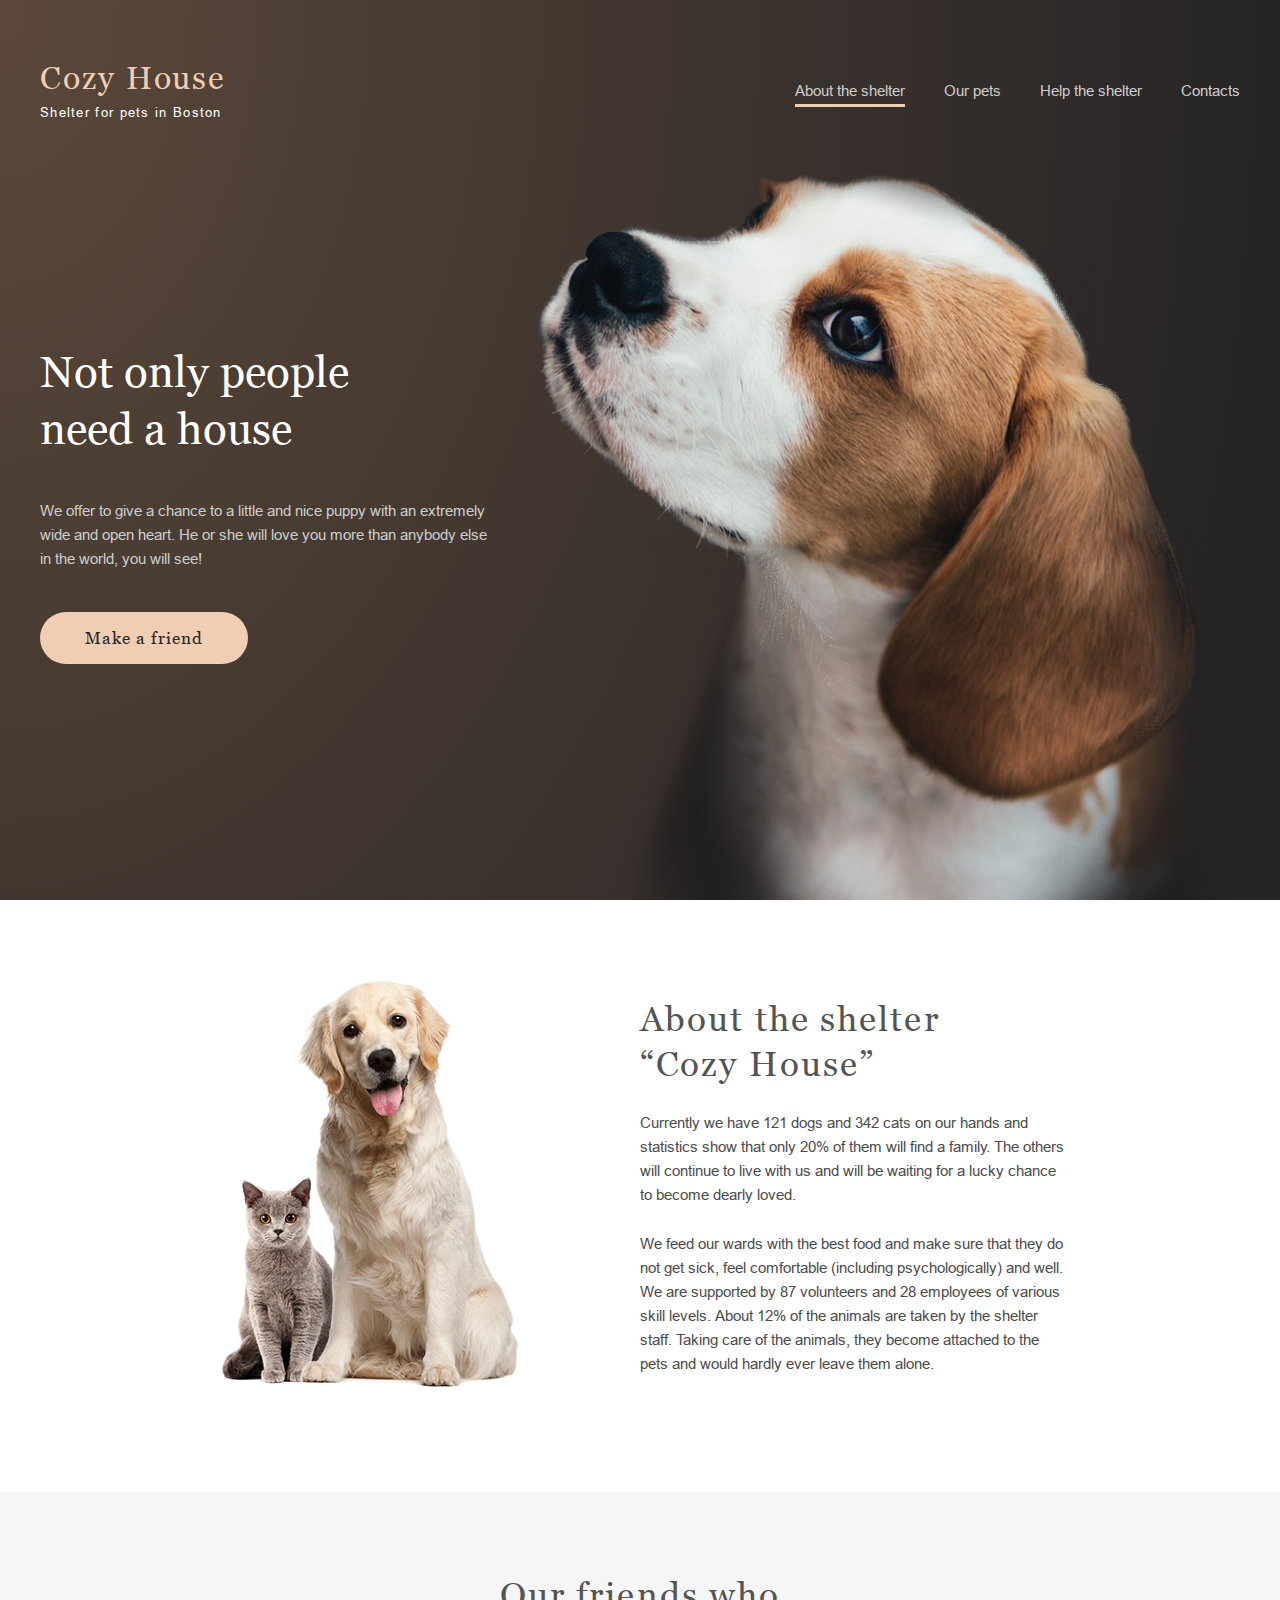
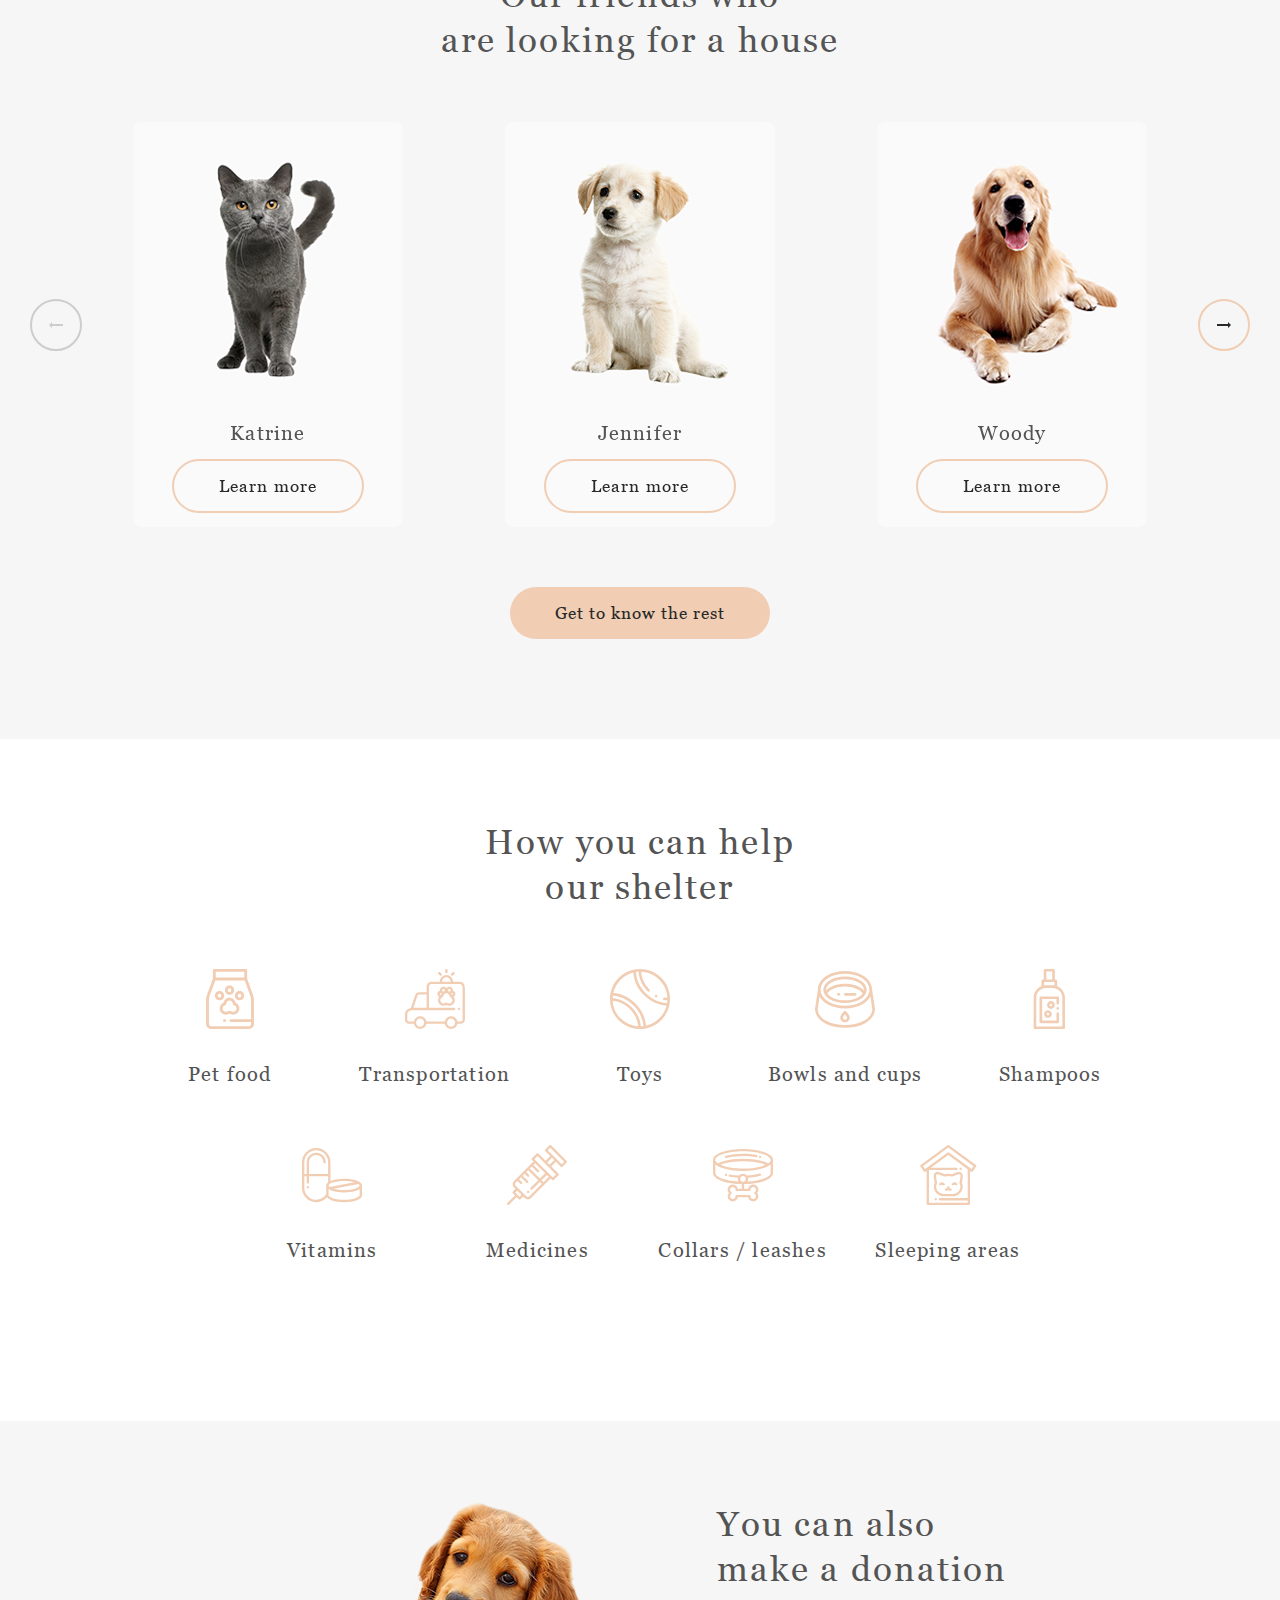
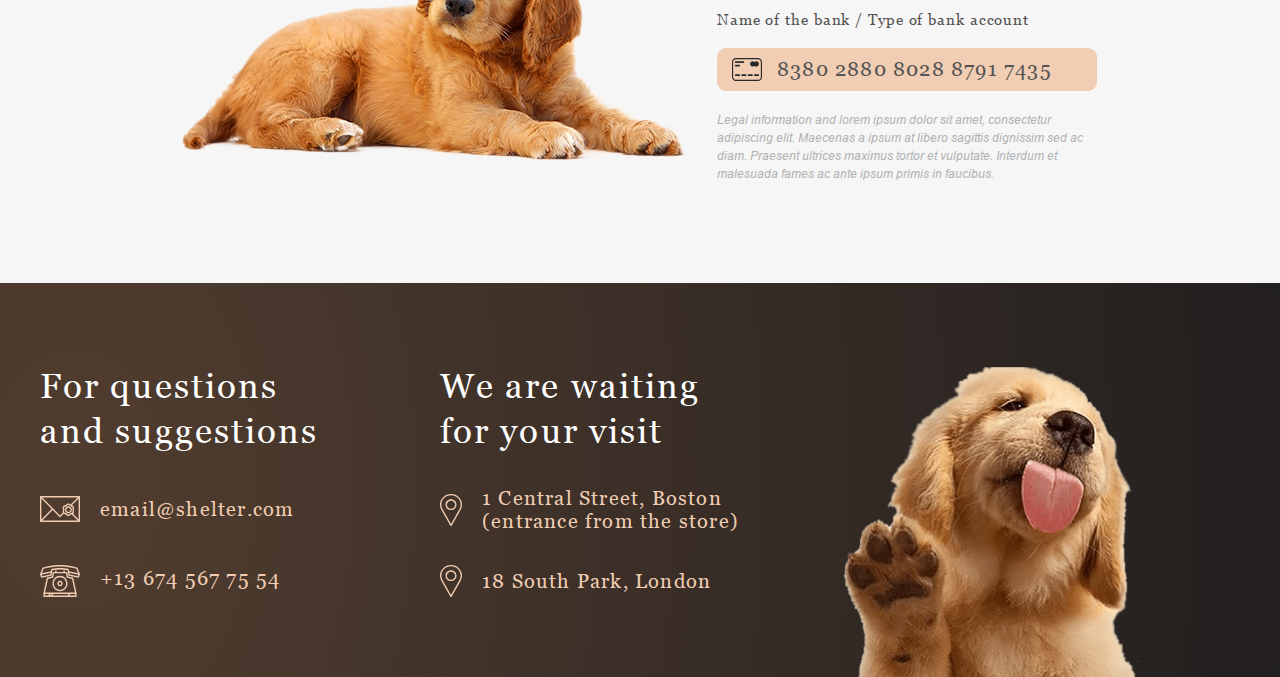
==== Shelter/index.html @ 5b7a7853 "Shelter" ====
<!doctype html>
<html lang="en">
<head>
    <meta charset="UTF-8">
    <meta name="viewport"
          content="width=device-width, user-scalable=no, initial-scale=1.0, maximum-scale=1.0, minimum-scale=1.0">
    <meta http-equiv="X-UA-Compatible" content="ie=edge">
    <title>Shelter</title>
    <link rel="stylesheet" href="./main.css">

    <!--    Slick Slider-->
    <link rel="stylesheet" type="text/css" href="assets/css/slick.css"/>
</head>
<body>


<!-- Pet popup -->
<div class="learn-more-popup" data-popup="learn-more-popup-disabled">
    <div class="pop-container">
        <div class="close-popup">
        </div>
        <div class="pop-wrapper">
            <div class="pop-pet-img">
            </div>
            <div class="pop-pet-description">
        
            </div>
        </div>
    </div>
</div>
<!-- End Pet popup -->

<header >
    <div class="container">
        <div class="wrapper">
            <nav>
                <div class="nav-logo">
                    <h3>Cozy House</h3>
                    <p>Shelter for pets in Boston</p>
                </div>
                <div class="nav-menu">
                    <a href="#sc-1" class="shelter-about active">About the shelter</a>
                    <a href="pets.html">Our pets</a>
                    <a href="#sc-3" class="shelter-help">Help the shelter</a>
                    <a href="#footer" class="shelter-contacts">Contacts</a>
                </div>
                <div class="burger-menu">
                    <img src="assets/images/burger-closed.svg" alt="burger-open" class="burger-open">
                </div>
            </nav>
            <div class="make-friend">
                <div class="make-friend-items">
                    <h1>Not only people need a house</h1>
                    <p>We offer to give a chance to a little and nice puppy with an extremely wide and open heart. He or she will love you more than anybody else in the world, you will see!</p>
                    <button class="btn-make-friend">Make a friend</button>
                </div>
            </div>
            <div class="start-screen-puppy-tablet" >
                <img src="assets/images/start-screen-puppy-tablet.png" alt="start-screen-puppy"  >
            </div>
        </div>
    </div>
    <!-- mobile navigation menu-->
    <div class="mob-container">
        <div class="mob-wrapper">
            <div class="mob-nav">
                <div class="mob-nav-logo">
                    <h3>Cozy House</h3>
                    <p>Shelter for pets in Boston</p>
                </div>
                <div class="mob-burger-menu">
                    <img src="assets/images/burger-opened.svg" alt="burger-close" class="burger-close">
                </div>
            </div>
            <div class="mob-nav-menu">
                <span><a href="#sc-1" class="shelter-about active">About the shelter</a></span>
                <span><a href="pets.html">Our pets</a></span>
                <span><a href="#sc-3" class="shelter-help">Help the shelter</a></span>
                <span><a href="#footer" class="shelter-contacts">Contacts</a></span>
            </div>
        </div>
    </div>
    <!-- End mobile navigation menu-->
</header>

<section id="sc-1" class="sc-1">
    <div class="container">
        <div class="about-shelter-1">
            <img src="assets/images/about-pets.svg" alt="img-about-pets">
        </div>
        <div class="about-shelter-2">
            <h3>About the shelter “Cozy House”</h3>
            <p>Currently we have 121 dogs and 342 cats on our hands and statistics show that only 20% of them will find a family. The others will continue to live with us and will be waiting for a lucky chance to become dearly loved.</p>
            <p>We feed our wards with the best food and make sure that they do not get sick, feel comfortable (including psychologically) and well. We are supported by 87 volunteers and 28 employees of various skill levels. About 12% of the animals are taken by the shelter staff. Taking care of the animals, they become attached to the pets and would hardly ever leave them alone.</p>
        </div>
    </div>
    <img src="assets/images/running.gif" width="300" alt="img-running-dog" class="running-dog">
</section>

<section class="sc-2">
    <div class="container">
        <h3>Our friends who <br> are looking for a house</h3>
        <div class="slider-wrapper">
            <span class="prev-our-friend no-prev-slide"></span>
            <span class="next-our-friend"></span>
            <div class="pets-slider">
                <div class="pet">
                    <div class="pet-description">
                        <img src="assets/images/pets-katrine.svg" alt="img-katrine">
                        <p>Katrine</p>
                        <a href="javascript:void(0)" class="learn-more" data-petID="1">Learn more</a>
                    </div>
                </div>
                <div class="pet">
                    <div class="pet-description">
                        <img src="assets/images/pets-jennifer.svg" alt="img-jennifer">
                        <p>Jennifer</p>
                        <a href="javascript:void(0)" class="learn-more" data-petID="2">Learn more</a>
                    </div>
                </div>
                <div class="pet">
                    <div class="pet-description">
                        <img src="assets/images/pets-woody.svg" alt="img-woody">
                        <p>Woody</p>
                        <a href="javascript:void(0)" class="learn-more" data-petID="3">Learn more</a>
                    </div>
                </div>
                <div class="pet">
                    <div class="pet-description">
                        <img src="assets/images/pets-sophia.svg" alt="img-sophia">
                        <p>Sophia</p>
                        <a href="javascript:void(0)" class="learn-more" data-petID="4">Learn more</a>
                    </div>
                </div>
                <div class="pet">
                    <div class="pet-description">
                        <img src="assets/images/pets-timmy.svg" alt="img-timmy">
                        <p>Timmy</p>
                        <a href="javascript:void(0)" class="learn-more" data-petID="5">Learn more</a>
                    </div>
                </div>
                <div class="pet">
                    <div class="pet-description">
                        <img src="assets/images/pets-charly.svg" alt="img-charly">
                        <p>Charly</p>
                        <a href="javascript:void(0)" class="learn-more" data-petID="6">Learn more</a>
                    </div>
                </div>

            </div>
        </div>
        <div class="slider-mob-arrows-wrapper">
            <div class="slider-mob-arrows">
                <span class="prev-our-friend no-prev-slide"></span>
                <span class="next-our-friend"></span>
            </div>
        </div>

        <button class="btn-rest">Get to know the rest</button>
    </div>
</section>

<section class="sc-3" id="sc-3">
    <div class="container">
        <h3>How you can help
            our shelter</h3>
        <div class="help-shelter">
            <div class="help">
                <img src="assets/images/icon-pet-food.svg" alt="icon-pet-food">
                <p>Pet food</p>
            </div>
            <div class="help">
                <img src="assets/images/icon-transportation.svg" alt="icon-transportation">
                <p>Transportation</p>
            </div>
            <div class="help">
                <img src="assets/images/icon-toys.svg" alt="icon-toys">
                <p>Toys</p>
            </div>
            <div class="help">
                <img src="assets/images/icon-bowls-and-cups.svg" alt="icon-bowls-and-cups">
                <p>Bowls and cups</p>
            </div>
            <div class="help">
                <img src="assets/images/icon-shampoos.svg" alt="icon-shampoos">
                <p>Shampoos</p>
            </div>
            <div class="help">
                <img src="assets/images/icon-vitamins.svg" alt="icon-vitamins">
                <p>Vitamins</p>
            </div>
            <div class="help">
                <img src="assets/images/icon-medicines.svg" alt="icon-medicines">
                <p>Medicines</p>
            </div>
            <div class="help">
                <img src="assets/images/icon-collars-leashes.svg" alt="icon-collars-leashes">
                <p>Collars / leashes</p>
            </div>
            <div class="help">
                <img src="assets/images/icon-sleeping-area.svg" alt="icon-sleeping-area">
                <p>Sleeping areas</p>
            </div>
        </div>
    </div>
</section>

<section class="sc-4">
    <div class="container">
        <div class="donation-1"><img src="assets/images/donation-dog.svg" alt="donation-dog"></div>
        <div class="donation-2">
            <h3>You can also make a donation</h3>
            <p class="bank-info">Name of the bank / Type of bank account</p>
            <div class="credit-card">
                <img src="assets/images/credit-card.svg" alt="credit-card">
                <span class="card-number">8380 2880 8028 8791 7435</span>
            </div>
            <p class="legal-info">Legal information and lorem ipsum dolor sit amet, consectetur adipiscing elit. Maecenas a ipsum at libero sagittis dignissim sed ac diam. Praesent ultrices maximus tortor et vulputate. Interdum et malesuada fames ac ante ipsum primis in faucibus.</p>
        </div>
    </div>
</section>

<footer id="footer">
    <div class="container">

        <div class="contacts-1">
            <h3>For questions and suggestions</h3>
            <div class="email">
                <img src="assets/images/icon-email.svg" alt="icon-email"><span>email@shelter.com</span>
            </div>
            <div class="phone">
                <img src="assets/images/icon-phone.svg" alt="icon-phone"><a href="tel:+13 674 567 75 54">+13 674 567 75 54</a>
            </div>
        </div>

        <div class="contacts-2">
            <h3>We are waiting for your visit</h3>
            <div class="address-1">
                <img src="assets/images/address.svg" alt="icon-address"><span>1 Central Street, Boston <br>(entrance from the store)</span>
            </div>
            <div class="address-2">
                <img src="assets/images/address.svg" alt="icon-address"><span>18 South Park, London </span>
            </div>
        </div>

        <div class="puppy">
            <img src="assets/images/footer-puppy.svg" alt="img-footer-puppy">
        </div>

    </div>
</footer>

<!--Slick Slider-->
<script type="text/javascript" src="assets/js/jquery-3.5.1.min.js"></script>
<script type="text/javascript" src="assets/slick/slick.min.js"></script>
<!-- Main Script -->
<script type="text/javascript" src="assets/js/main.js"></script>

</body>
</html>
---- Shelter/main.css ----
* {
  padding: 0;
  margin: 0; }

body {
  background: #FFFFFF; }

.noscroll {
  position: fixed;
  overflow-y: scroll;
  width: 100%; }

header {
  background: radial-gradient(100% 215.42% at 0% 0%, #5B483A 0%, #262425 100%), #211F20;
  height: 100vh; }
  @media (max-width: 1250px) {
    header {
      height: auto; } }
  header .container {
    padding-left: 30px;
    padding-right: 30px;
    height: 100vh;
    background-image: url("assets/images/start-screen-puppy.png");
    background-repeat: no-repeat;
    background-position: 92% 100%; }
    header .container .start-screen-puppy-tablet {
      display: none; }
    @media (max-width: 1250px) {
      header .container {
        height: auto;
        background-image: none; }
        header .container .start-screen-puppy-tablet {
          display: block;
          padding-top: 115px;
          text-align: right;
          display: block;
          overflow: hidden;
          text-align: center; }
          header .container .start-screen-puppy-tablet img {
            display: inline;
            position: relative;
            bottom: -7px;
            left: 45px; } }
    @media (max-width: 1250px) and (max-width: 700px) {
      header .container .start-screen-puppy-tablet img {
        width: 400px; } }
    @media (max-width: 1250px) and (max-width: 520px) {
      header .container .start-screen-puppy-tablet {
        padding-top: 105px; }
        header .container .start-screen-puppy-tablet img {
          max-width: 260px;
          left: 0; } }

    header .container .wrapper {
      padding-top: 60px; }
      header .container .wrapper nav {
        max-width: 1200px;
        margin: 0 auto;
        display: -webkit-box;
        display: -ms-flexbox;
        display: flex; }
        header .container .wrapper nav .nav-logo {
          max-width: 30%;
          -webkit-box-flex: 1;
              -ms-flex: 1;
                  flex: 1;
          text-align: left;
          -ms-flex-item-align: center;
              align-self: center; }
          @media (max-width: 768px) {
            header .container .wrapper nav .nav-logo {
              display: block;
              -ms-flex-item-align: center;
                  align-self: center;
              max-width: 80%; } }
          header .container .wrapper nav .nav-logo h3 {
            font-family: GeorgiaRegular, sans-serif;
            font-style: normal;
            font-weight: normal;
            font-size: 32px;
            line-height: 35px;
            letter-spacing: 0.06em;
            color: #F1CDB3;
            margin-bottom: 10px; }
          header .container .wrapper nav .nav-logo p {
            font-family: ArialRegular , sans-serif;
            font-style: normal;
            font-weight: normal;
            font-size: 13px;
            line-height: 15px;
            display: -webkit-box;
            display: -ms-flexbox;
            display: flex;
            -webkit-box-align: center;
                -ms-flex-align: center;
                    align-items: center;
            letter-spacing: 0.1em;
            color: #FFFFFF; }
        header .container .wrapper nav .nav-menu {
          -webkit-box-flex: 1;
              -ms-flex: 1;
                  flex: 1;
          text-align: right;
          -ms-flex-item-align: center;
              align-self: center; }
          @media (max-width: 768px) {
            header .container .wrapper nav .nav-menu {
              display: none; } }
          header .container .wrapper nav .nav-menu a.active {
            font-style: normal;
            font-weight: normal;
            font-size: 15px;
            line-height: 24px;
            color: #CDCDCD;
            padding-bottom: 5px;
            border-bottom: 3px solid #F1CDB3; }
          header .container .wrapper nav .nav-menu a:hover {
            color: #FAFAFA; }
          header .container .wrapper nav .nav-menu a {
            text-decoration: none;
            font-family: ArialRegular , sans-serif;
            font-style: normal;
            font-weight: normal;
            font-size: 15px;
            line-height: 35px;
            color: #CDCDCD;
            margin-left: 35px; }
        header .container .wrapper nav .burger-menu {
          display: none;
          -webkit-box-flex: 1;
              -ms-flex: 1;
                  flex: 1;
          text-align: right; }
          @media (max-width: 768px) {
            header .container .wrapper nav .burger-menu {
              display: block;
              -ms-flex-item-align: center;
                  align-self: center;
              max-width: 20%; } }
      header .container .wrapper .make-friend {
        padding-top: 223px;
        max-width: 1200px;
        margin: 0 auto; }
        @media (max-width: 1250px) {
          header .container .wrapper .make-friend {
            padding-top: 60px; } }
        @media (max-width: 1250px) {
          header .container .wrapper .make-friend .make-friend-items {
            max-width: 460px;
            margin: 0 auto; } }
        header .container .wrapper .make-friend .make-friend-items h1 {
          max-width: 310px;
          font-family: GeorgiaRegular, sans-serif;
          font-style: normal;
          font-weight: normal;
          font-size: 44px;
          line-height: 57px;
          color: #FFFFFF; }
          @media (max-width: 560px) {
            header .container .wrapper .make-friend .make-friend-items h1 {
              max-width: none;
              text-align: center;
              font-size: 25px;
              line-height: 32px; } }
        header .container .wrapper .make-friend .make-friend-items p {
          max-width: 460px;
          margin-top: 42px;
          margin-bottom: 41px;
          font-family: ArialRegular, sans-serif;
          font-style: normal;
          font-weight: normal;
          font-size: 15px;
          line-height: 24px;
          color: #CDCDCD; }
          @media (max-width: 560px) {
            header .container .wrapper .make-friend .make-friend-items p {
              text-align: center; } }
        header .container .wrapper .make-friend .make-friend-items .btn-make-friend {
          font-family: GeorgiaRegular, sans-serif;
          font-style: normal;
          font-weight: normal;
          font-size: 17px;
          line-height: 22px;
          letter-spacing: 0.06em;
          color: #292929;
          outline: none;
          padding: 15px 45px;
          text-align: center;
          background: #F1CDB3;
          border-radius: 100px;
          border: none; }
          header .container .wrapper .make-friend .make-friend-items .btn-make-friend:hover {
            cursor: pointer;
            background: #FDDCC4; }
          @media (max-width: 1250px) {
            header .container .wrapper .make-friend .make-friend-items .btn-make-friend {
              display: block;
              margin: 0 auto; } }
  header .mob-container {
    display: none;
    background: #292929;
    position: fixed;
    top: 0;
    left: 0;
    width: 100%;
    height: 100vh;
    z-index: 999; }
    header .mob-container .mob-wrapper {
      padding: 60px 30px; }
      header .mob-container .mob-wrapper .mob-nav {
        display: -webkit-box;
        display: -ms-flexbox;
        display: flex;
        max-width: 1200px;
        margin: 0 auto; }
        header .mob-container .mob-wrapper .mob-nav .mob-nav-logo {
          max-width: 80%;
          -webkit-box-flex: 1;
              -ms-flex: 1;
                  flex: 1;
          text-align: left;
          -ms-flex-item-align: center;
              align-self: center; }
          header .mob-container .mob-wrapper .mob-nav .mob-nav-logo h3 {
            font-family: GeorgiaRegular, sans-serif;
            font-style: normal;
            font-weight: normal;
            font-size: 32px;
            line-height: 35px;
            letter-spacing: 0.06em;
            color: #F1CDB3;
            margin-bottom: 10px; }
          header .mob-container .mob-wrapper .mob-nav .mob-nav-logo p {
            font-family: ArialRegular , sans-serif;
            font-style: normal;
            font-weight: normal;
            font-size: 13px;
            line-height: 15px;
            display: -webkit-box;
            display: -ms-flexbox;
            display: flex;
            -webkit-box-align: center;
                -ms-flex-align: center;
                    align-items: center;
            letter-spacing: 0.1em;
            color: #FFFFFF; }
        header .mob-container .mob-wrapper .mob-nav .mob-burger-menu {
          max-width: 20%;
          -webkit-box-flex: 1;
              -ms-flex: 1;
                  flex: 1;
          text-align: right;
          -ms-flex-item-align: center;
              align-self: center; }
      header .mob-container .mob-wrapper .mob-nav-menu {
        margin-top: 158px;
        display: -webkit-box;
        display: -ms-flexbox;
        display: flex;
        -webkit-box-orient: vertical;
        -webkit-box-direction: normal;
            -ms-flex-direction: column;
                flex-direction: column;
        overflow: auto;
        max-height: 243px; }
        header .mob-container .mob-wrapper .mob-nav-menu span {
          text-align: center; }
          header .mob-container .mob-wrapper .mob-nav-menu span a.active {
            border-bottom: 3px solid #F1CDB3; }
          header .mob-container .mob-wrapper .mob-nav-menu span a {
            text-decoration: none;
            font-family: ArialRegular, sans-serif;
            font-style: normal;
            font-weight: normal;
            font-size: 32px;
            line-height: 51px;
            color: #CDCDCD;
            text-align: center; }
            header .mob-container .mob-wrapper .mob-nav-menu span a:hover {
              border-bottom: 3px solid #F1CDB3; }

.sc-1 {
  padding-top: 80px;
  padding-bottom: 100px;
  position: relative;
  overflow: hidden; }
  @media (max-width: 450px) {
    .sc-1 {
      padding-top: 42px;
      padding-bottom: 42px; } }
  .sc-1 .running-dog {
    position: absolute;
    left: -600px;
    bottom: 0;
    -webkit-animation-name: running-dog;
            animation-name: running-dog;
    -webkit-animation-duration: 5s;
            animation-duration: 5s;
    -webkit-animation-delay: 5s;
            animation-delay: 5s;
    -webkit-animation-timing-function: ease-in;
            animation-timing-function: ease-in;
    -webkit-animation-iteration-count: infinite;
            animation-iteration-count: infinite; }
    @media (max-width: 768px) {
      .sc-1 .running-dog {
        bottom: -80px; } }
@-webkit-keyframes running-dog {
  from {
    left: -300px; }
  to {
    left: 150%; } }
@keyframes running-dog {
  from {
    left: -300px; }
  to {
    left: 150%; } }
  .sc-1 .container {
    max-width: 1200px;
    margin: 0 auto;
    display: -webkit-box;
    display: -ms-flexbox;
    display: flex;
    padding-left: 30px;
    padding-right: 30px; }
    @media (max-width: 768px) {
      .sc-1 .container {
        -webkit-box-orient: vertical;
        -webkit-box-direction: reverse;
            -ms-flex-direction: column-reverse;
                flex-direction: column-reverse; } }
    @media (max-width: 450px) {
      .sc-1 .container {
        padding-left: 25px;
        padding-right: 25px; } }
    .sc-1 .container .about-shelter-1 {
      width: 50%;
      -ms-flex-item-align: center;
          align-self: center;
      text-align: right;
      width: 50%; }
      .sc-1 .container .about-shelter-1 img {
        margin-right: 120px; }
      @media (max-width: 768px) {
        .sc-1 .container .about-shelter-1 {
          padding-top: 80px;
          width: auto; }
          .sc-1 .container .about-shelter-1 img {
            margin-right: 0; } }
    .sc-1 .container .about-shelter-2 {
      width: 50%;
      -ms-flex-item-align: center;
          align-self: center;
      text-align: left; }
      @media (max-width: 768px) {
        .sc-1 .container .about-shelter-2 {
          width: auto; } }
      .sc-1 .container .about-shelter-2 h3 {
        max-width: 370px;
        font-family: GeorgiaRegular, sans-serif;
        font-style: normal;
        font-weight: normal;
        font-size: 35px;
        line-height: 45px;
        letter-spacing: 0.06em;
        color: #545454; }
        @media (max-width: 450px) {
          .sc-1 .container .about-shelter-2 h3 {
            text-align: center;
            font-size: 25px;
            line-height: 32px; } }
      .sc-1 .container .about-shelter-2 p {
        max-width: 430px;
        margin-top: 25px;
        font-family: ArialRegular, sans-serif;
        font-style: normal;
        font-weight: normal;
        font-size: 15px;
        line-height: 24px;
        color: #4C4C4C; }

.sc-2 {
  background: #F6F6F6;
  padding-top: 80px;
  padding-bottom: 100px; }
  @media (max-width: 450px) {
    .sc-2 {
      padding-top: 42px;
      padding-bottom: 42px; } }
  .sc-2 .container {
    max-width: 1200px;
    margin: 0 auto;
    padding-left: 52px;
    padding-right: 52px; }
    @media (max-width: 450px) {
      .sc-2 .container {
        padding-left: 25px;
        padding-right: 25px; } }
    .sc-2 .container h3 {
      max-width: 400px;
      margin: 0 auto;
      font-family: GeorgiaRegular, sans-serif;
      font-style: normal;
      font-weight: normal;
      font-size: 35px;
      line-height: 45px;
      text-align: center;
      letter-spacing: 0.06em;
      color: #545454;
      margin-bottom: 60px; }
      @media (max-width: 450px) {
        .sc-2 .container h3 {
          font-size: 25px;
          line-height: 32px; } }
    .sc-2 .container .slider-wrapper {
      position: relative;
      margin-left: 30px;
      margin-right: 30px; }
      @media (max-width: 450px) {
        .sc-2 .container .slider-wrapper {
          margin: 0; } }
      .sc-2 .container .slider-wrapper .prev-our-friend, .sc-2 .container .slider-wrapper .next-our-friend {
        position: absolute; }
      .sc-2 .container .slider-wrapper .prev-our-friend {
        top: 50%;
        left: -26px;
        -webkit-transform: translate(-50%, -50%);
                transform: translate(-50%, -50%);
        width: 52px;
        height: 52px;
        border: 2px solid #F1CDB3;
        -webkit-box-sizing: border-box;
                box-sizing: border-box;
        border-radius: 100px;
        background: url("assets/images/slider-prev-arrow.svg");
        background-repeat: no-repeat;
        background-position: center; }
        @media (max-width: 450px) {
          .sc-2 .container .slider-wrapper .prev-our-friend {
            display: none; } }
        .sc-2 .container .slider-wrapper .prev-our-friend:hover {
          background-color: #FDDCC4; }
      .sc-2 .container .slider-wrapper .next-our-friend {
        top: 50%;
        right: 0;
        -webkit-transform: translate(100%, -50%);
                transform: translate(100%, -50%);
        width: 52px;
        height: 52px;
        border: 2px solid #F1CDB3;
        -webkit-box-sizing: border-box;
                box-sizing: border-box;
        border-radius: 100px;
        background: url("assets/images/slider-next-arrow.svg");
        background-repeat: no-repeat;
        background-position: center; }
        @media (max-width: 450px) {
          .sc-2 .container .slider-wrapper .next-our-friend {
            display: none; } }
        .sc-2 .container .slider-wrapper .next-our-friend:hover {
          background-color: #FDDCC4; }
      .sc-2 .container .slider-wrapper .pets-slider .pet {
        outline: none;
        cursor: pointer; }
        .sc-2 .container .slider-wrapper .pets-slider .pet .pet-description {
          background: #FAFAFA;
          max-width: 270px;
          border-radius: 9px;
          text-align: center;
          padding-bottom: 30px;
          margin: 0 auto; }
          .sc-2 .container .slider-wrapper .pets-slider .pet .pet-description img {
            margin: 0 auto; }
          .sc-2 .container .slider-wrapper .pets-slider .pet .pet-description p {
            font-family: GeorgiaRegular, sans-serif;
            font-style: normal;
            font-weight: normal;
            font-size: 20px;
            line-height: 23px;
            letter-spacing: 0.06em;
            color: #545454;
            margin-top: 30px;
            margin-bottom: 30px; }
          .sc-2 .container .slider-wrapper .pets-slider .pet .pet-description a {
            padding: 15px 45px;
            border: 2px solid #F1CDB3;
            text-decoration: none;
            border-radius: 100px;
            background: #FAFAFA;
            font-family: GeorgiaRegular, sans-serif;
            font-style: normal;
            font-weight: normal;
            font-size: 17px;
            line-height: 22px;
            letter-spacing: 0.06em;
            color: #292929;
            outline: none; }
            .sc-2 .container .slider-wrapper .pets-slider .pet .pet-description a:hover {
              background: #FDDCC4;
              cursor: pointer; }
    .sc-2 .container .slider-mob-arrows-wrapper {
      display: none; }
      @media (max-width: 450px) {
        .sc-2 .container .slider-mob-arrows-wrapper {
          display: block;
          padding-top: 24px; } }
      .sc-2 .container .slider-mob-arrows-wrapper .slider-mob-arrows {
        display: -webkit-box;
        display: -ms-flexbox;
        display: flex;
        max-width: 270px;
        margin: 0 auto;
        display: flex;
        -ms-flex-pack: distribute;
            justify-content: space-around; }
        .sc-2 .container .slider-mob-arrows-wrapper .slider-mob-arrows .prev-our-friend {
          background: url("assets/images/slider-prev-arrow.svg"); }
        .sc-2 .container .slider-mob-arrows-wrapper .slider-mob-arrows .next-our-friend {
          background: url("assets/images/slider-next-arrow.svg"); }
        .sc-2 .container .slider-mob-arrows-wrapper .slider-mob-arrows .prev-our-friend, .sc-2 .container .slider-mob-arrows-wrapper .slider-mob-arrows .next-our-friend {
          display: block;
          width: 52px;
          height: 52px;
          border: 2px solid #F1CDB3;
          -webkit-box-sizing: border-box;
                  box-sizing: border-box;
          border-radius: 100px;
          background-repeat: no-repeat;
          background-position: center; }
          .sc-2 .container .slider-mob-arrows-wrapper .slider-mob-arrows .prev-our-friend:hover, .sc-2 .container .slider-mob-arrows-wrapper .slider-mob-arrows .next-our-friend:hover {
            background-color: #FDDCC4; }
    .sc-2 .container .btn-rest {
      display: block;
      margin: 0 auto;
      margin-top: 60px;
      font-family: GeorgiaRegular, sans-serif;
      font-style: normal;
      font-weight: normal;
      font-size: 17px;
      line-height: 22px;
      letter-spacing: 0.06em;
      color: #292929;
      outline: none;
      padding: 15px 45px;
      text-align: center;
      background: #F1CDB3;
      border-radius: 100px;
      border: none; }
      @media (max-width: 450px) {
        .sc-2 .container .btn-rest {
          margin-top: 42px; } }
      .sc-2 .container .btn-rest:hover {
        cursor: pointer;
        background: #fddcc4; }

.sc-3 {
  background: #FFFFFF;
  padding-top: 80px;
  padding-bottom: 100px; }
  @media (max-width: 450px) {
    .sc-3 {
      padding-top: 42px;
      padding-bottom: 42px;
      padding-left: 15px;
      padding-right: 15px; } }
  .sc-3 .container {
    max-width: 1200px;
    margin: 0 auto;
    padding-left: 30px;
    padding-right: 30px; }
    @media (max-width: 450px) {
      .sc-3 .container {
        padding-left: 15px;
        padding-right: 15px; } }
    .sc-3 .container h3 {
      max-width: 310px;
      margin: 0 auto;
      font-family: GeorgiaRegular, sans-serif;
      font-style: normal;
      font-weight: normal;
      font-size: 35px;
      line-height: 45px;
      text-align: center;
      letter-spacing: 0.06em;
      color: #545454; }
      @media (max-width: 450px) {
        .sc-3 .container h3 {
          font-size: 25px;
          line-height: 32px; } }
    .sc-3 .container .help-shelter {
      display: -webkit-box;
      display: -ms-flexbox;
      display: flex;
      margin: 0 auto;
      margin-top: 60px;
      max-width: 1026px;
      -webkit-box-pack: center;
          -ms-flex-pack: center;
              justify-content: center;
      -ms-flex-wrap: wrap;
          flex-wrap: wrap; }
      @media (max-width: 450px) {
        .sc-3 .container .help-shelter {
          -webkit-box-pack: end;
              -ms-flex-pack: end;
                  justify-content: end; } }
      .sc-3 .container .help-shelter .help {
        text-align: center;
        width: 20%;
        margin-bottom: 59px; }
        .sc-3 .container .help-shelter .help:hover {
          -webkit-transform: scale(1.1);
                  transform: scale(1.1);
          -webkit-transition: 0.1s;
          transition: 0.1s; }
        @media (max-width: 768px) {
          .sc-3 .container .help-shelter .help {
            width: 33.3333%; } }
        @media (max-width: 450px) {
          .sc-3 .container .help-shelter .help {
            width: 50%; } }
        .sc-3 .container .help-shelter .help p {
          padding-top: 30px;
          font-family: GeorgiaRegular, sans-serif;
          font-style: normal;
          font-weight: normal;
          font-size: 20px;
          line-height: 23px;
          letter-spacing: 0.06em;
          color: #545454; }
          @media (max-width: 450px) {
            .sc-3 .container .help-shelter .help p {
              font-size: 15px;
              line-height: 17px; } }

.sc-4 {
  background: #F6F6F6;
  padding-top: 80px;
  padding-bottom: 100px; }
  @media (max-width: 560px) {
    .sc-4 {
      padding-top: 42px;
      padding-bottom: 42px; } }
  .sc-4 .container {
    max-width: 1200px;
    margin: 0 auto;
    display: -webkit-box;
    display: -ms-flexbox;
    display: flex;
    padding-left: 30px;
    padding-right: 30px; }
    @media (max-width: 980px) {
      .sc-4 .container {
        -webkit-box-orient: vertical;
        -webkit-box-direction: reverse;
            -ms-flex-direction: column-reverse;
                flex-direction: column-reverse; } }
    @media (max-width: 450px) {
      .sc-4 .container {
        padding-left: 10px;
        padding-right: 10px; } }
    .sc-4 .container .donation-1 {
      -webkit-box-flex: 1;
          -ms-flex: 1;
              flex: 1;
      max-width: 677px;
      text-align: right; }
      @media (max-width: 980px) {
        .sc-4 .container .donation-1 {
          margin: 0 auto; } }
      .sc-4 .container .donation-1 img {
        margin-right: 30px; }
        @media (max-width: 560px) {
          .sc-4 .container .donation-1 img {
            max-width: 260px;
            margin-right: 0px; } }
    .sc-4 .container .donation-2 {
      -webkit-box-flex: 1;
          -ms-flex: 1;
              flex: 1;
      max-width: 380px;
      text-align: left; }
      @media (max-width: 980px) {
        .sc-4 .container .donation-2 {
          margin: 0 auto;
          margin-bottom: 60px; } }
      .sc-4 .container .donation-2 h3 {
        margin-bottom: 20px;
        max-width: 300px;
        font-family: GeorgiaRegular, sans-serif;
        font-style: normal;
        font-weight: normal;
        font-size: 35px;
        line-height: 45px;
        text-align: left;
        letter-spacing: 0.06em;
        color: #545454; }
        @media (max-width: 560px) {
          .sc-4 .container .donation-2 h3 {
            font-size: 25px;
            line-height: 32px;
            margin: 0 auto;
            text-align: center; } }
      .sc-4 .container .donation-2 .bank-info {
        font-family: GeorgiaRegular, sans-serif;
        font-style: normal;
        font-weight: normal;
        font-size: 15px;
        line-height: 17px;
        letter-spacing: 0.06em;
        color: #545454; }
        @media (max-width: 560px) {
          .sc-4 .container .donation-2 .bank-info {
            text-align: center;
            padding-top: 20px;
            font-size: 15px;
            line-height: 24px; } }
      .sc-4 .container .donation-2 .credit-card {
        background: #F1CDB3;
        border-radius: 9px;
        padding: 10px 15px;
        margin-top: 20px;
        margin-bottom: 20px;
        display: -webkit-box;
        display: -ms-flexbox;
        display: flex; }
        @media (max-width: 450px) {
          .sc-4 .container .donation-2 .credit-card {
            -webkit-box-pack: center;
                -ms-flex-pack: center;
                    justify-content: center; } }
        .sc-4 .container .donation-2 .credit-card img {
          vertical-align: middle; }
        .sc-4 .container .donation-2 .credit-card .card-number {
          margin-left: 15px;
          font-family: GeorgiaRegular, sans-serif;
          font-style: normal;
          font-weight: normal;
          font-size: 20px;
          line-height: 23px;
          display: -webkit-box;
          display: -ms-flexbox;
          display: flex;
          -webkit-box-align: center;
              -ms-flex-align: center;
                  align-items: center;
          letter-spacing: 0.06em;
          color: #545454; }
          @media (max-width: 450px) {
            .sc-4 .container .donation-2 .credit-card .card-number {
              font-size: 15px;
              line-height: 17px; } }
      .sc-4 .container .donation-2 .legal-info {
        font-family: ArialItalic, sans-serif;
        font-style: italic;
        font-weight: normal;
        font-size: 12px;
        line-height: 18px;
        color: #B2B2B2; }
        @media (max-width: 560px) {
          .sc-4 .container .donation-2 .legal-info {
            text-align: justify; } }

footer {
  background: radial-gradient(110.67% 538.64% at 5.73% 50%, #513D2F 0%, #1A1A1C 100%), #211F20;
  padding-top: 80px; }
  footer .container {
    max-width: 1200px;
    margin: 0 auto;
    display: -webkit-box;
    display: -ms-flexbox;
    display: flex;
    padding-left: 30px;
    padding-right: 30px; }
    @media (max-width: 980px) {
      footer .container {
        -ms-flex-wrap: wrap;
            flex-wrap: wrap; } }
    @media (max-width: 670px) {
      footer .container {
        -webkit-box-orient: vertical;
        -webkit-box-direction: normal;
            -ms-flex-direction: column;
                flex-direction: column;
        text-align: center;
        max-width: 300px; } }
    @media (max-width: 450px) {
      footer .container {
        padding-left: 10px;
        padding-right: 10px; } }
    footer .container .contacts-1 {
      -webkit-box-flex: 1;
          -ms-flex: 1;
              flex: 1; }
      footer .container .contacts-1 h3 {
        max-width: 279px;
        font-family: GeorgiaRegular, sans-serif;
        font-style: normal;
        font-weight: normal;
        font-size: 35px;
        line-height: 45px;
        letter-spacing: 0.06em;
        color: #FFFFFF; }
        @media (max-width: 670px) {
          footer .container .contacts-1 h3 {
            font-size: 25px;
            line-height: 32px;
            margin: 0 auto; } }
      footer .container .contacts-1 .email {
        margin-top: 40px; }
        footer .container .contacts-1 .email img {
          vertical-align: middle; }
        footer .container .contacts-1 .email span {
          padding-left: 20px;
          font-family: GeorgiaRegular, sans-serif;
          font-style: normal;
          font-weight: normal;
          font-size: 20px;
          line-height: 23px;
          letter-spacing: 0.06em;
          color: #F1CDB3;
          vertical-align: middle; }
      footer .container .contacts-1 .phone {
        margin-top: 40px; }
        footer .container .contacts-1 .phone img {
          vertical-align: middle; }
        footer .container .contacts-1 .phone a {
          padding-left: 20px;
          text-decoration: none;
          font-family: GeorgiaRegular, sans-serif;
          font-style: normal;
          font-weight: normal;
          font-size: 20px;
          line-height: 23px;
          letter-spacing: 0.06em;
          color: #F1CDB3; }
    footer .container .contacts-2 {
      -webkit-box-flex: 1;
          -ms-flex: 1;
              flex: 1; }
      @media (max-width: 670px) {
        footer .container .contacts-2 {
          padding-top: 40px; } }
      footer .container .contacts-2 h3 {
        max-width: 279px;
        font-family: GeorgiaRegular, sans-serif;
        font-style: normal;
        font-weight: normal;
        font-size: 35px;
        line-height: 45px;
        letter-spacing: 0.06em;
        color: #FFFFFF; }
        @media (max-width: 670px) {
          footer .container .contacts-2 h3 {
            font-size: 25px;
            line-height: 32px;
            margin: 0 auto; } }
      footer .container .contacts-2 .address-1, footer .container .contacts-2 .address-2 {
        display: -webkit-box;
        display: -ms-flexbox;
        display: flex;
        -webkit-box-align: center;
            -ms-flex-align: center;
                align-items: center; }
        footer .container .contacts-2 .address-1 img, footer .container .contacts-2 .address-2 img {
          vertical-align: middle; }
        footer .container .contacts-2 .address-1 span, footer .container .contacts-2 .address-2 span {
          display: table;
          padding-left: 20px;
          font-family: GeorgiaRegular, sans-serif;
          font-style: normal;
          font-weight: normal;
          font-size: 20px;
          line-height: 23px;
          letter-spacing: 0.06em;
          color: #F1CDB3;
          vertical-align: middle; }
      footer .container .contacts-2 .address-1 {
        margin-top: 34px; }
      footer .container .contacts-2 .address-2 {
        margin-top: 32px; }
    footer .container .puppy {
      -webkit-box-flex: 1;
          -ms-flex: 1;
              flex: 1;
      -ms-flex-item-align: end;
          align-self: flex-end; }
      @media (max-width: 980px) {
        footer .container .puppy {
          -webkit-box-flex: 0;
              -ms-flex: none;
                  flex: none;
          width: 100%;
          text-align: center;
          padding-top: 69px; } }
      footer .container .puppy img {
        position: relative;
        bottom: -4px; }
        @media (max-width: 670px) {
          footer .container .puppy img {
            width: 260px; } }

.no-prev-slide {
  background: url("assets/images/disabled-slider-prev-arrow.svg") !important;
  background-repeat: no-repeat !important;
  background-position: center !important;
  border: 2px solid #CDCDCD !important;
  color: #CDCDCD !important;
  -webkit-box-sizing: border-box !important;
          box-sizing: border-box !important;
  border-radius: 100px !important; }

.no-next-slide {
  background: url("assets/images/disabled-slider-next-arrow.svg") !important;
  background-repeat: no-repeat !important;
  background-position: center !important;
  border: 2px solid #CDCDCD !important;
  color: #CDCDCD !important;
  -webkit-box-sizing: border-box !important;
          box-sizing: border-box !important;
  border-radius: 100px !important; }

.learn-more[data-popup="learn-more-popup-active"] {
  display: block; }

.learn-more-popup[data-popup="learn-more-popup-disabled"] {
  display: none; }

.learn-more-popup {
  background: black;
  position: fixed;
  top: 0;
  height: 100%;
  width: 100%;
  background: rgba(41, 41, 41, 0.6);
  z-index: 30; }
  .learn-more-popup .pop-container {
    margin: 0 auto;
    max-width: 900px;
    position: relative;
    top: 50%;
    -webkit-transform: translate(0%, -50%);
            transform: translate(0%, -50%);
    padding-left: 69px;
    padding-right: 69px; }
    @media (max-width: 450px) {
      .learn-more-popup .pop-container {
        padding-left: 40px;
        padding-right: 40px; } }
    .learn-more-popup .pop-container .close-popup {
      border: 2px solid #F1CDB3;
      -webkit-box-sizing: border-box;
              box-sizing: border-box;
      border-radius: 100px;
      width: 52px;
      height: 52px;
      position: absolute;
      top: -52px;
      right: 17px;
      background-image: url("assets/images/close-popup.svg");
      background-repeat: no-repeat;
      background-position: center; }
      .learn-more-popup .pop-container .close-popup:hover {
        background-color: #f7efe9; }
      @media (max-width: 450px) {
        .learn-more-popup .pop-container .close-popup {
          right: 9px; } }
    .learn-more-popup .pop-container .pop-wrapper {
      background: #FAFAFA;
      display: -webkit-box;
      display: -ms-flexbox;
      display: flex;
      overflow: auto;
      border-radius: 20px; }
      @media (max-width: 768px) {
        .learn-more-popup .pop-container .pop-wrapper {
          -webkit-box-pack: center;
              -ms-flex-pack: center;
                  justify-content: center;
          padding: 10px; } }
      .learn-more-popup .pop-container .pop-wrapper .pop-pet-img {
        -webkit-box-flex: 1;
            -ms-flex: 1;
                flex: 1;
        max-width: 500px;
        height: 500px;
        background-image: url("assets/images/pop-pets-jennifer.svg");
        background-repeat: no-repeat;
        background-size: cover;
        background-position: center; }
        @media (max-width: 768px) {
          .learn-more-popup .pop-container .pop-wrapper .pop-pet-img {
            display: none; } }
      .learn-more-popup .pop-container .pop-wrapper .pop-pet-description {
        max-width: 280px;
        -webkit-box-flex: 1;
            -ms-flex: 1;
                flex: 1;
        padding: 0 9px 0 11px;
        -ms-flex-item-align: center;
            align-self: center; }
        .learn-more-popup .pop-container .pop-wrapper .pop-pet-description h3 {
          font-family: GeorgiaRegular, sans-serif;
          font-style: normal;
          font-weight: normal;
          font-size: 35px;
          line-height: 45px;
          letter-spacing: 0.06em;
          color: #000000; }
        .learn-more-popup .pop-container .pop-wrapper .pop-pet-description h4 {
          font-family: GeorgiaRegular, sans-serif;
          font-style: normal;
          font-weight: normal;
          font-size: 20px;
          line-height: 23px;
          letter-spacing: 0.06em;
          color: #000000;
          margin-top: 10px;
          margin-bottom: 20px; }
        .learn-more-popup .pop-container .pop-wrapper .pop-pet-description p {
          font-family: GeorgiaRegular, sans-serif;
          font-style: normal;
          font-weight: normal;
          font-size: 15px;
          line-height: 17px;
          letter-spacing: 0.06em;
          color: #000000;
          margin-bottom: 20px; }
        .learn-more-popup .pop-container .pop-wrapper .pop-pet-description ul {
          list-style: none; }
          .learn-more-popup .pop-container .pop-wrapper .pop-pet-description ul li::before {
            content: "\2022";
            color: green;
            font-weight: bold;
            display: inline-block;
            vertical-align: middle;
            width: 1em; }
          .learn-more-popup .pop-container .pop-wrapper .pop-pet-description ul li h5 {
            display: inline;
            font-family: GeorgiaRegular, sans-serif;
            font-style: normal;
            font-weight: bold;
            font-size: 15px;
            line-height: 17px;
            letter-spacing: 0.06em;
            color: #000000; }
          .learn-more-popup .pop-container .pop-wrapper .pop-pet-description ul li span {
            font-family: GeorgiaRegular, sans-serif;
            font-style: normal;
            font-weight: normal;
            font-size: 15px;
            line-height: 17px;
            letter-spacing: 0.06em;
            color: #000000; }

@font-face {
  font-family: GeorgiaRegular;
  src: url("assets/fonts/GeorgiaRegular.ttf"); }
@font-face {
  font-family: ArialRegular;
  src: url("assets/fonts/ArialRegular.ttf"); }
@font-face {
  font-family: ArialItalic;
  src: url("assets/fonts/Arial-Italic.ttf"); }

/*# sourceMappingURL=main.css.map */
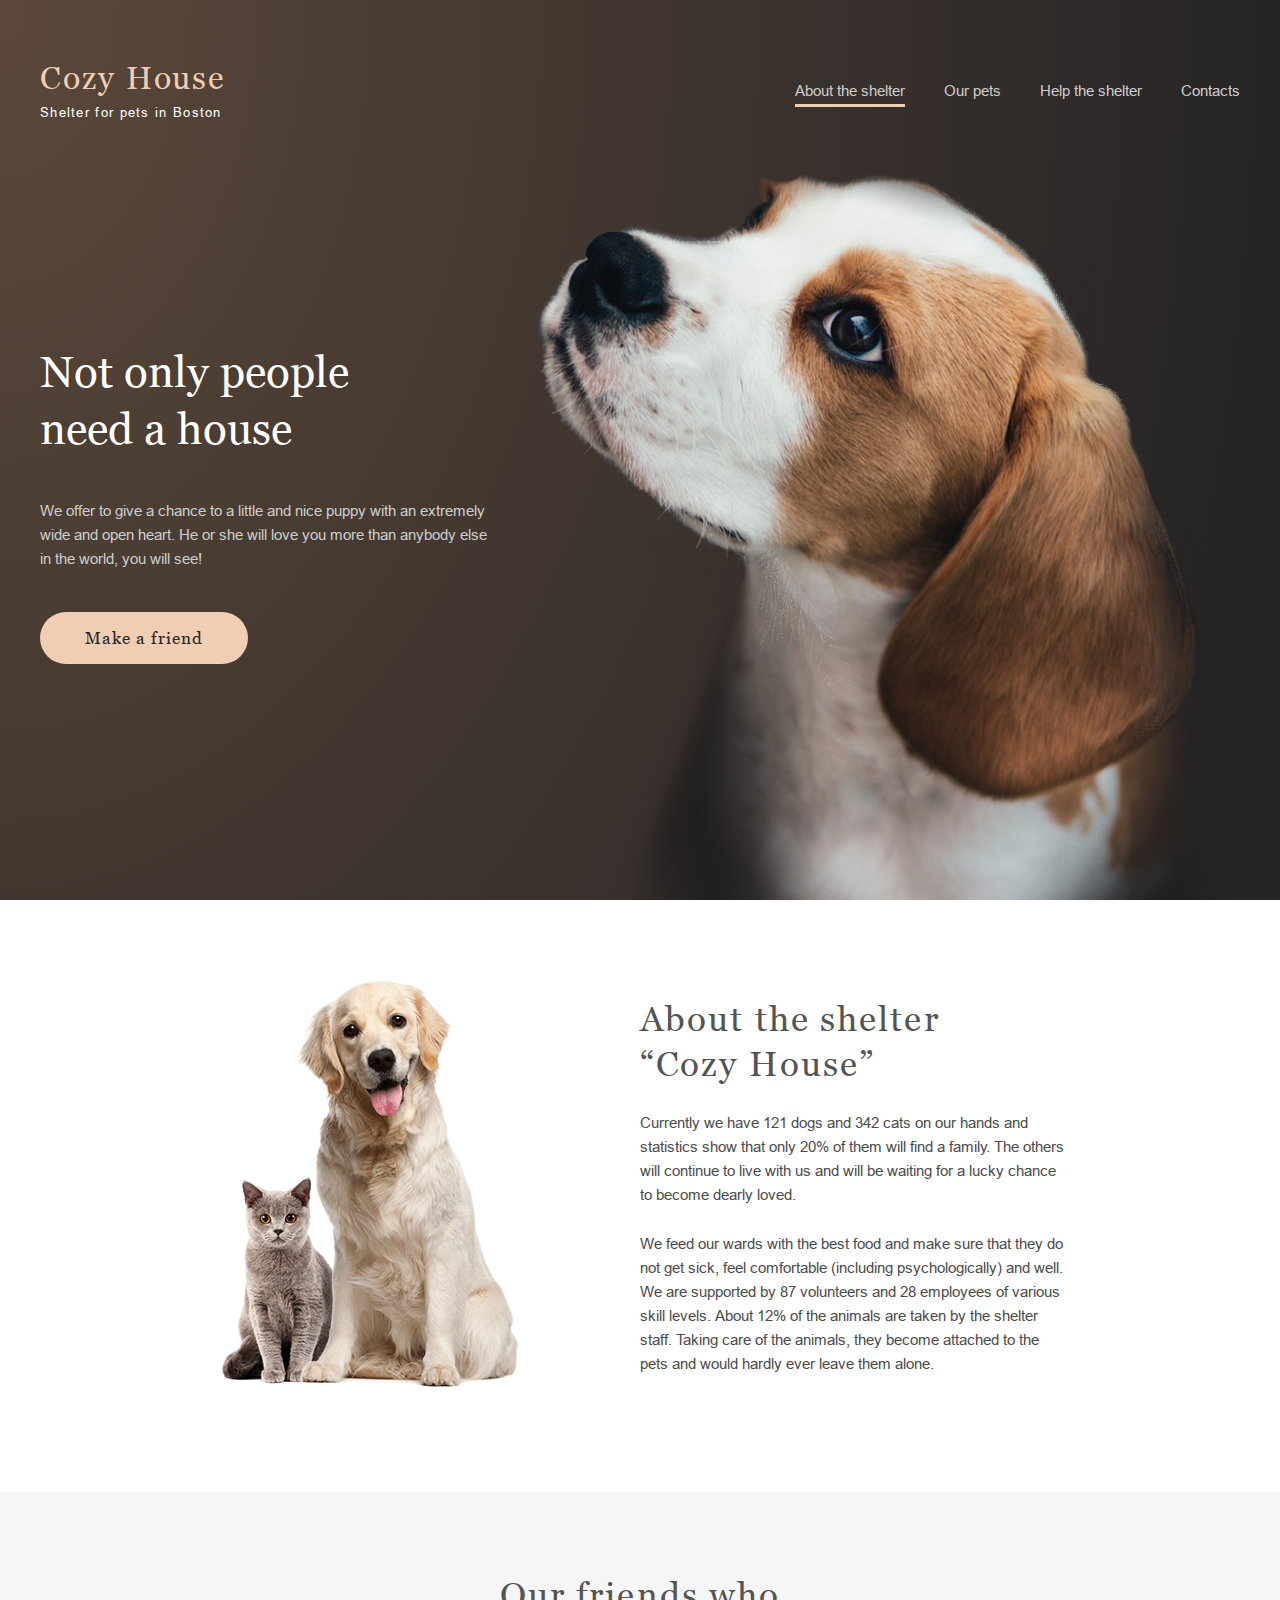
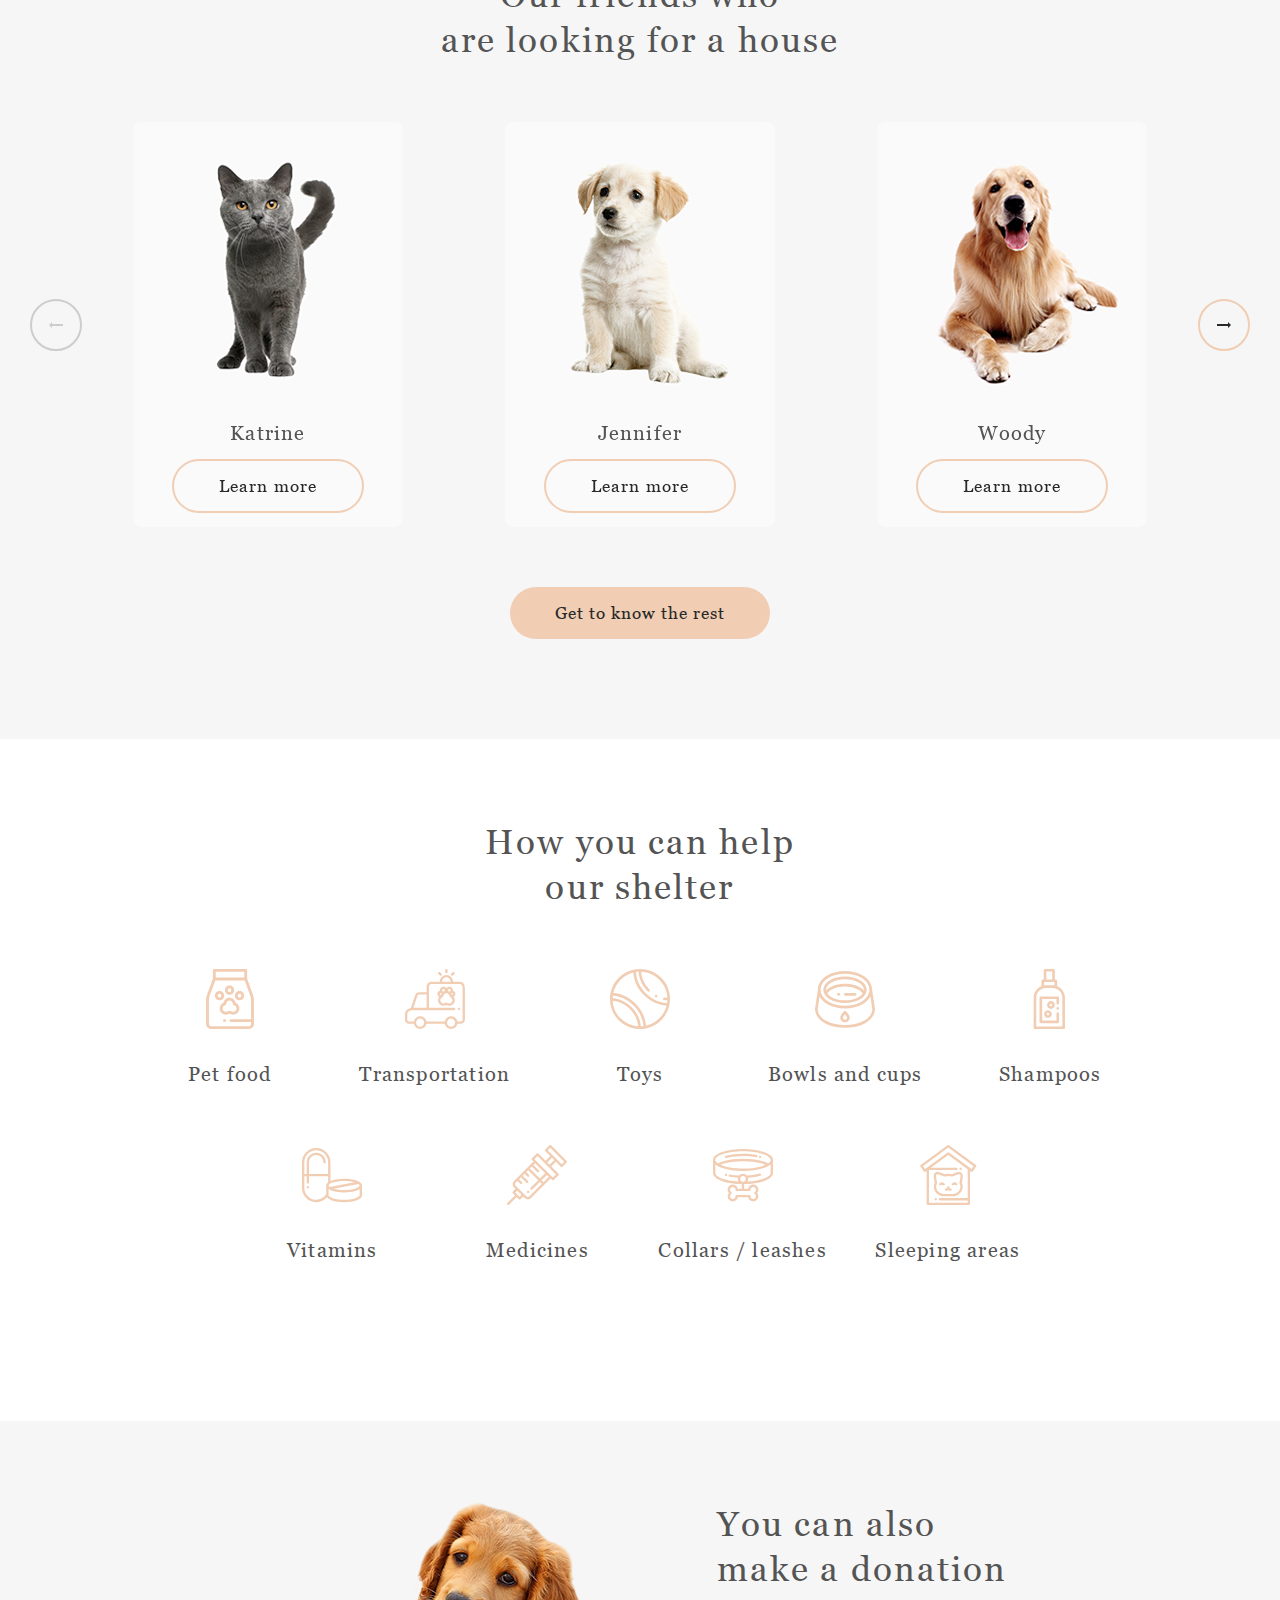
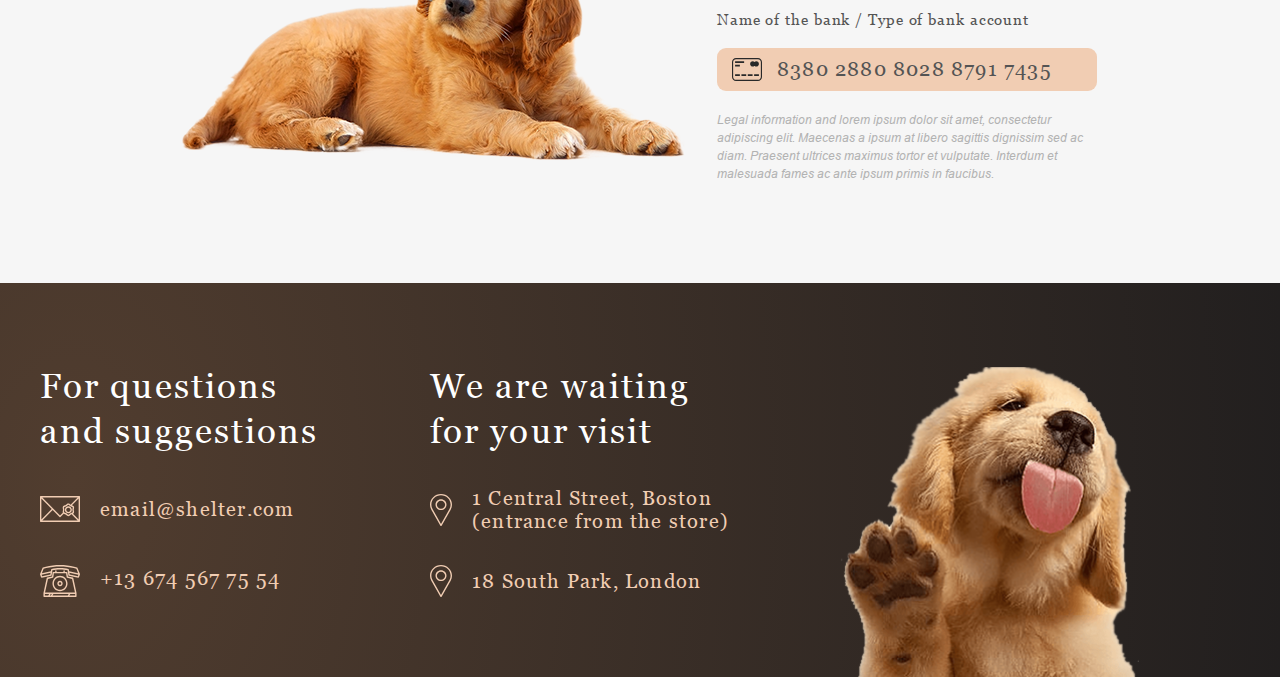
==== commit 79ee9e03: "Shelter" ====
--- a/Shelter/index.html
+++ b/Shelter/index.html
@@ -1,260 +1,260 @@
-<!doctype html>
-<html lang="en">
-<head>
-    <meta charset="UTF-8">
-    <meta name="viewport"
-          content="width=device-width, user-scalable=no, initial-scale=1.0, maximum-scale=1.0, minimum-scale=1.0">
-    <meta http-equiv="X-UA-Compatible" content="ie=edge">
-    <title>Shelter</title>
-    <link rel="stylesheet" href="./main.css">
-
-    <!--    Slick Slider-->
-    <link rel="stylesheet" type="text/css" href="assets/css/slick.css"/>
-</head>
-<body>
-
-
-<!-- Pet popup -->
-<div class="learn-more-popup" data-popup="learn-more-popup-disabled">
-    <div class="pop-container">
-        <div class="close-popup">
-        </div>
-        <div class="pop-wrapper">
-            <div class="pop-pet-img">
-            </div>
-            <div class="pop-pet-description">
-        
-            </div>
-        </div>
-    </div>
-</div>
-<!-- End Pet popup -->
-
-<header >
-    <div class="container">
-        <div class="wrapper">
-            <nav>
-                <div class="nav-logo">
-                    <h3>Cozy House</h3>
-                    <p>Shelter for pets in Boston</p>
-                </div>
-                <div class="nav-menu">
-                    <a href="#sc-1" class="shelter-about active">About the shelter</a>
-                    <a href="pets.html">Our pets</a>
-                    <a href="#sc-3" class="shelter-help">Help the shelter</a>
-                    <a href="#footer" class="shelter-contacts">Contacts</a>
-                </div>
-                <div class="burger-menu">
-                    <img src="assets/images/burger-closed.svg" alt="burger-open" class="burger-open">
-                </div>
-            </nav>
-            <div class="make-friend">
-                <div class="make-friend-items">
-                    <h1>Not only people need a house</h1>
-                    <p>We offer to give a chance to a little and nice puppy with an extremely wide and open heart. He or she will love you more than anybody else in the world, you will see!</p>
-                    <button class="btn-make-friend">Make a friend</button>
-                </div>
-            </div>
-            <div class="start-screen-puppy-tablet" >
-                <img src="assets/images/start-screen-puppy-tablet.png" alt="start-screen-puppy"  >
-            </div>
-        </div>
-    </div>
-    <!-- mobile navigation menu-->
-    <div class="mob-container">
-        <div class="mob-wrapper">
-            <div class="mob-nav">
-                <div class="mob-nav-logo">
-                    <h3>Cozy House</h3>
-                    <p>Shelter for pets in Boston</p>
-                </div>
-                <div class="mob-burger-menu">
-                    <img src="assets/images/burger-opened.svg" alt="burger-close" class="burger-close">
-                </div>
-            </div>
-            <div class="mob-nav-menu">
-                <span><a href="#sc-1" class="shelter-about active">About the shelter</a></span>
-                <span><a href="pets.html">Our pets</a></span>
-                <span><a href="#sc-3" class="shelter-help">Help the shelter</a></span>
-                <span><a href="#footer" class="shelter-contacts">Contacts</a></span>
-            </div>
-        </div>
-    </div>
-    <!-- End mobile navigation menu-->
-</header>
-
-<section id="sc-1" class="sc-1">
-    <div class="container">
-        <div class="about-shelter-1">
-            <img src="assets/images/about-pets.svg" alt="img-about-pets">
-        </div>
-        <div class="about-shelter-2">
-            <h3>About the shelter “Cozy House”</h3>
-            <p>Currently we have 121 dogs and 342 cats on our hands and statistics show that only 20% of them will find a family. The others will continue to live with us and will be waiting for a lucky chance to become dearly loved.</p>
-            <p>We feed our wards with the best food and make sure that they do not get sick, feel comfortable (including psychologically) and well. We are supported by 87 volunteers and 28 employees of various skill levels. About 12% of the animals are taken by the shelter staff. Taking care of the animals, they become attached to the pets and would hardly ever leave them alone.</p>
-        </div>
-    </div>
-    <img src="assets/images/running.gif" width="300" alt="img-running-dog" class="running-dog">
-</section>
-
-<section class="sc-2">
-    <div class="container">
-        <h3>Our friends who <br> are looking for a house</h3>
-        <div class="slider-wrapper">
-            <span class="prev-our-friend no-prev-slide"></span>
-            <span class="next-our-friend"></span>
-            <div class="pets-slider">
-                <div class="pet">
-                    <div class="pet-description">
-                        <img src="assets/images/pets-katrine.svg" alt="img-katrine">
-                        <p>Katrine</p>
-                        <a href="javascript:void(0)" class="learn-more" data-petID="1">Learn more</a>
-                    </div>
-                </div>
-                <div class="pet">
-                    <div class="pet-description">
-                        <img src="assets/images/pets-jennifer.svg" alt="img-jennifer">
-                        <p>Jennifer</p>
-                        <a href="javascript:void(0)" class="learn-more" data-petID="2">Learn more</a>
-                    </div>
-                </div>
-                <div class="pet">
-                    <div class="pet-description">
-                        <img src="assets/images/pets-woody.svg" alt="img-woody">
-                        <p>Woody</p>
-                        <a href="javascript:void(0)" class="learn-more" data-petID="3">Learn more</a>
-                    </div>
-                </div>
-                <div class="pet">
-                    <div class="pet-description">
-                        <img src="assets/images/pets-sophia.svg" alt="img-sophia">
-                        <p>Sophia</p>
-                        <a href="javascript:void(0)" class="learn-more" data-petID="4">Learn more</a>
-                    </div>
-                </div>
-                <div class="pet">
-                    <div class="pet-description">
-                        <img src="assets/images/pets-timmy.svg" alt="img-timmy">
-                        <p>Timmy</p>
-                        <a href="javascript:void(0)" class="learn-more" data-petID="5">Learn more</a>
-                    </div>
-                </div>
-                <div class="pet">
-                    <div class="pet-description">
-                        <img src="assets/images/pets-charly.svg" alt="img-charly">
-                        <p>Charly</p>
-                        <a href="javascript:void(0)" class="learn-more" data-petID="6">Learn more</a>
-                    </div>
-                </div>
-
-            </div>
-        </div>
-        <div class="slider-mob-arrows-wrapper">
-            <div class="slider-mob-arrows">
-                <span class="prev-our-friend no-prev-slide"></span>
-                <span class="next-our-friend"></span>
-            </div>
-        </div>
-
-        <button class="btn-rest">Get to know the rest</button>
-    </div>
-</section>
-
-<section class="sc-3" id="sc-3">
-    <div class="container">
-        <h3>How you can help
-            our shelter</h3>
-        <div class="help-shelter">
-            <div class="help">
-                <img src="assets/images/icon-pet-food.svg" alt="icon-pet-food">
-                <p>Pet food</p>
-            </div>
-            <div class="help">
-                <img src="assets/images/icon-transportation.svg" alt="icon-transportation">
-                <p>Transportation</p>
-            </div>
-            <div class="help">
-                <img src="assets/images/icon-toys.svg" alt="icon-toys">
-                <p>Toys</p>
-            </div>
-            <div class="help">
-                <img src="assets/images/icon-bowls-and-cups.svg" alt="icon-bowls-and-cups">
-                <p>Bowls and cups</p>
-            </div>
-            <div class="help">
-                <img src="assets/images/icon-shampoos.svg" alt="icon-shampoos">
-                <p>Shampoos</p>
-            </div>
-            <div class="help">
-                <img src="assets/images/icon-vitamins.svg" alt="icon-vitamins">
-                <p>Vitamins</p>
-            </div>
-            <div class="help">
-                <img src="assets/images/icon-medicines.svg" alt="icon-medicines">
-                <p>Medicines</p>
-            </div>
-            <div class="help">
-                <img src="assets/images/icon-collars-leashes.svg" alt="icon-collars-leashes">
-                <p>Collars / leashes</p>
-            </div>
-            <div class="help">
-                <img src="assets/images/icon-sleeping-area.svg" alt="icon-sleeping-area">
-                <p>Sleeping areas</p>
-            </div>
-        </div>
-    </div>
-</section>
-
-<section class="sc-4">
-    <div class="container">
-        <div class="donation-1"><img src="assets/images/donation-dog.svg" alt="donation-dog"></div>
-        <div class="donation-2">
-            <h3>You can also make a donation</h3>
-            <p class="bank-info">Name of the bank / Type of bank account</p>
-            <div class="credit-card">
-                <img src="assets/images/credit-card.svg" alt="credit-card">
-                <span class="card-number">8380 2880 8028 8791 7435</span>
-            </div>
-            <p class="legal-info">Legal information and lorem ipsum dolor sit amet, consectetur adipiscing elit. Maecenas a ipsum at libero sagittis dignissim sed ac diam. Praesent ultrices maximus tortor et vulputate. Interdum et malesuada fames ac ante ipsum primis in faucibus.</p>
-        </div>
-    </div>
-</section>
-
-<footer id="footer">
-    <div class="container">
-
-        <div class="contacts-1">
-            <h3>For questions and suggestions</h3>
-            <div class="email">
-                <img src="assets/images/icon-email.svg" alt="icon-email"><span>email@shelter.com</span>
-            </div>
-            <div class="phone">
-                <img src="assets/images/icon-phone.svg" alt="icon-phone"><a href="tel:+13 674 567 75 54">+13 674 567 75 54</a>
-            </div>
-        </div>
-
-        <div class="contacts-2">
-            <h3>We are waiting for your visit</h3>
-            <div class="address-1">
-                <img src="assets/images/address.svg" alt="icon-address"><span>1 Central Street, Boston <br>(entrance from the store)</span>
-            </div>
-            <div class="address-2">
-                <img src="assets/images/address.svg" alt="icon-address"><span>18 South Park, London </span>
-            </div>
-        </div>
-
-        <div class="puppy">
-            <img src="assets/images/footer-puppy.svg" alt="img-footer-puppy">
-        </div>
-
-    </div>
-</footer>
-
-<!--Slick Slider-->
-<script type="text/javascript" src="assets/js/jquery-3.5.1.min.js"></script>
-<script type="text/javascript" src="assets/slick/slick.min.js"></script>
-<!-- Main Script -->
-<script type="text/javascript" src="assets/js/main.js"></script>
-
-</body>
+<!doctype html>
+<html lang="en">
+<head>
+    <meta charset="UTF-8">
+    <meta name="viewport"
+          content="width=device-width, user-scalable=no, initial-scale=1.0, maximum-scale=1.0, minimum-scale=1.0">
+    <meta http-equiv="X-UA-Compatible" content="ie=edge">
+    <title>Shelter</title>
+    <link rel="stylesheet" href="./main.css">
+
+    <!--    Slick Slider-->
+    <link rel="stylesheet" type="text/css" href="assets/css/slick.css"/>
+</head>
+<body>
+
+
+<!-- Pet popup -->
+<div class="learn-more-popup" data-popup="learn-more-popup-disabled">
+    <div class="pop-container">
+        <div class="close-popup">
+        </div>
+        <div class="pop-wrapper">
+            <div class="pop-pet-img">
+            </div>
+            <div class="pop-pet-description">
+        
+            </div>
+        </div>
+    </div>
+</div>
+<!-- End Pet popup -->
+
+<header >
+    <div class="container">
+        <div class="wrapper">
+            <nav>
+                <div class="nav-logo">
+                    <h3>Cozy House</h3>
+                    <p>Shelter for pets in Boston</p>
+                </div>
+                <div class="nav-menu">
+                    <a href="#sc-1" class="shelter-about active">About the shelter</a>
+                    <a href="pets.html">Our pets</a>
+                    <a href="#sc-3" class="shelter-help">Help the shelter</a>
+                    <a href="#footer" class="shelter-contacts">Contacts</a>
+                </div>
+                <div class="burger-menu">
+                    <img src="assets/images/burger-closed.svg" alt="burger-open" class="burger-open">
+                </div>
+            </nav>
+            <div class="make-friend">
+                <div class="make-friend-items">
+                    <h1>Not only people need a house</h1>
+                    <p>We offer to give a chance to a little and nice puppy with an extremely wide and open heart. He or she will love you more than anybody else in the world, you will see!</p>
+                    <button class="btn-make-friend">Make a friend</button>
+                </div>
+            </div>
+            <div class="start-screen-puppy-tablet" >
+                <img src="assets/images/start-screen-puppy-tablet.png" alt="start-screen-puppy"  >
+            </div>
+        </div>
+    </div>
+    <!-- mobile navigation menu-->
+    <div class="mob-container">
+        <div class="mob-wrapper">
+            <div class="mob-nav">
+                <div class="mob-nav-logo">
+                    <h3>Cozy House</h3>
+                    <p>Shelter for pets in Boston</p>
+                </div>
+                <div class="mob-burger-menu">
+                    <img src="assets/images/burger-opened.svg" alt="burger-close" class="burger-close">
+                </div>
+            </div>
+            <div class="mob-nav-menu">
+                <span><a href="#sc-1" class="shelter-about active">About the shelter</a></span>
+                <span><a href="pets.html">Our pets</a></span>
+                <span><a href="#sc-3" class="shelter-help">Help the shelter</a></span>
+                <span><a href="#footer" class="shelter-contacts">Contacts</a></span>
+            </div>
+        </div>
+    </div>
+    <!-- End mobile navigation menu-->
+</header>
+
+<section id="sc-1" class="sc-1">
+    <div class="container">
+        <div class="about-shelter-1">
+            <img src="assets/images/about-pets.svg" alt="img-about-pets">
+        </div>
+        <div class="about-shelter-2">
+            <h3>About the shelter “Cozy House”</h3>
+            <p>Currently we have 121 dogs and 342 cats on our hands and statistics show that only 20% of them will find a family. The others will continue to live with us and will be waiting for a lucky chance to become dearly loved.</p>
+            <p>We feed our wards with the best food and make sure that they do not get sick, feel comfortable (including psychologically) and well. We are supported by 87 volunteers and 28 employees of various skill levels. About 12% of the animals are taken by the shelter staff. Taking care of the animals, they become attached to the pets and would hardly ever leave them alone.</p>
+        </div>
+    </div>
+    <img src="assets/images/running.gif" width="300" alt="img-running-dog" class="running-dog">
+</section>
+
+<section class="sc-2">
+    <div class="container">
+        <h3>Our friends who <br> are looking for a house</h3>
+        <div class="slider-wrapper">
+            <span class="prev-our-friend no-prev-slide"></span>
+            <span class="next-our-friend"></span>
+            <div class="pets-slider">
+                <div class="pet">
+                    <div class="pet-description">
+                        <img src="assets/images/pets-katrine.svg" alt="img-katrine">
+                        <p>Katrine</p>
+                        <a href="javascript:void(0)" class="learn-more" data-petID="1">Learn more</a>
+                    </div>
+                </div>
+                <div class="pet">
+                    <div class="pet-description">
+                        <img src="assets/images/pets-jennifer.svg" alt="img-jennifer">
+                        <p>Jennifer</p>
+                        <a href="javascript:void(0)" class="learn-more" data-petID="2">Learn more</a>
+                    </div>
+                </div>
+                <div class="pet">
+                    <div class="pet-description">
+                        <img src="assets/images/pets-woody.svg" alt="img-woody">
+                        <p>Woody</p>
+                        <a href="javascript:void(0)" class="learn-more" data-petID="3">Learn more</a>
+                    </div>
+                </div>
+                <div class="pet">
+                    <div class="pet-description">
+                        <img src="assets/images/pets-sophia.svg" alt="img-sophia">
+                        <p>Sophia</p>
+                        <a href="javascript:void(0)" class="learn-more" data-petID="4">Learn more</a>
+                    </div>
+                </div>
+                <div class="pet">
+                    <div class="pet-description">
+                        <img src="assets/images/pets-timmy.svg" alt="img-timmy">
+                        <p>Timmy</p>
+                        <a href="javascript:void(0)" class="learn-more" data-petID="5">Learn more</a>
+                    </div>
+                </div>
+                <div class="pet">
+                    <div class="pet-description">
+                        <img src="assets/images/pets-charly.svg" alt="img-charly">
+                        <p>Charly</p>
+                        <a href="javascript:void(0)" class="learn-more" data-petID="6">Learn more</a>
+                    </div>
+                </div>
+
+            </div>
+        </div>
+        <div class="slider-mob-arrows-wrapper">
+            <div class="slider-mob-arrows">
+                <span class="prev-our-friend no-prev-slide"></span>
+                <span class="next-our-friend"></span>
+            </div>
+        </div>
+
+        <button class="btn-rest">Get to know the rest</button>
+    </div>
+</section>
+
+<section class="sc-3" id="sc-3">
+    <div class="container">
+        <h3>How you can help
+            our shelter</h3>
+        <div class="help-shelter">
+            <div class="help">
+                <img src="assets/images/icon-pet-food.svg" alt="icon-pet-food">
+                <p>Pet food</p>
+            </div>
+            <div class="help">
+                <img src="assets/images/icon-transportation.svg" alt="icon-transportation">
+                <p>Transportation</p>
+            </div>
+            <div class="help">
+                <img src="assets/images/icon-toys.svg" alt="icon-toys">
+                <p>Toys</p>
+            </div>
+            <div class="help">
+                <img src="assets/images/icon-bowls-and-cups.svg" alt="icon-bowls-and-cups">
+                <p>Bowls and cups</p>
+            </div>
+            <div class="help">
+                <img src="assets/images/icon-shampoos.svg" alt="icon-shampoos">
+                <p>Shampoos</p>
+            </div>
+            <div class="help">
+                <img src="assets/images/icon-vitamins.svg" alt="icon-vitamins">
+                <p>Vitamins</p>
+            </div>
+            <div class="help">
+                <img src="assets/images/icon-medicines.svg" alt="icon-medicines">
+                <p>Medicines</p>
+            </div>
+            <div class="help">
+                <img src="assets/images/icon-collars-leashes.svg" alt="icon-collars-leashes">
+                <p>Collars / leashes</p>
+            </div>
+            <div class="help">
+                <img src="assets/images/icon-sleeping-area.svg" alt="icon-sleeping-area">
+                <p>Sleeping areas</p>
+            </div>
+        </div>
+    </div>
+</section>
+
+<section class="sc-4">
+    <div class="container">
+        <div class="donation-1"><img src="assets/images/donation-dog.svg" alt="donation-dog"></div>
+        <div class="donation-2">
+            <h3>You can also make a donation</h3>
+            <p class="bank-info">Name of the bank / Type of bank account</p>
+            <div class="credit-card">
+                <img src="assets/images/credit-card.svg" alt="credit-card">
+                <span class="card-number">8380 2880 8028 8791 7435</span>
+            </div>
+            <p class="legal-info">Legal information and lorem ipsum dolor sit amet, consectetur adipiscing elit. Maecenas a ipsum at libero sagittis dignissim sed ac diam. Praesent ultrices maximus tortor et vulputate. Interdum et malesuada fames ac ante ipsum primis in faucibus.</p>
+        </div>
+    </div>
+</section>
+
+<footer id="footer">
+    <div class="container">
+
+        <div class="contacts-1">
+            <h3>For questions and suggestions</h3>
+            <div class="email">
+                <img src="assets/images/icon-email.svg" alt="icon-email"><span>email@shelter.com</span>
+            </div>
+            <div class="phone">
+                <img src="assets/images/icon-phone.svg" alt="icon-phone"><a href="tel:+13 674 567 75 54">+13 674 567 75 54</a>
+            </div>
+        </div>
+
+        <div class="contacts-2">
+            <h3>We are waiting for your visit</h3>
+            <div class="address-1">
+                <img src="assets/images/address.svg" alt="icon-address"><span>1 Central Street, Boston <br>(entrance from the store)</span>
+            </div>
+            <div class="address-2">
+                <img src="assets/images/address.svg" alt="icon-address"><span>18 South Park, London </span>
+            </div>
+        </div>
+
+        <div class="puppy">
+            <img src="assets/images/footer-puppy.svg" alt="img-footer-puppy">
+        </div>
+
+    </div>
+</footer>
+
+<!--Slick Slider-->
+<script type="text/javascript" src="assets/js/jquery-3.5.1.min.js"></script>
+<script type="text/javascript" src="assets/js/slick.min.js"></script>
+<!-- Main Script -->
+<script type="text/javascript" src="assets/js/main.js"></script>
+
+</body>
 </html>--- a/Shelter/main.css
+++ b/Shelter/main.css
@@ -1,1066 +1,1203 @@
-* {
-  padding: 0;
-  margin: 0; }
-
-body {
-  background: #FFFFFF; }
-
-.noscroll {
-  position: fixed;
-  overflow-y: scroll;
-  width: 100%; }
-
-header {
-  background: radial-gradient(100% 215.42% at 0% 0%, #5B483A 0%, #262425 100%), #211F20;
-  height: 100vh; }
-  @media (max-width: 1250px) {
-    header {
-      height: auto; } }
-  header .container {
-    padding-left: 30px;
-    padding-right: 30px;
-    height: 100vh;
-    background-image: url("assets/images/start-screen-puppy.png");
-    background-repeat: no-repeat;
-    background-position: 92% 100%; }
-    header .container .start-screen-puppy-tablet {
-      display: none; }
-    @media (max-width: 1250px) {
-      header .container {
-        height: auto;
-        background-image: none; }
-        header .container .start-screen-puppy-tablet {
-          display: block;
-          padding-top: 115px;
-          text-align: right;
-          display: block;
-          overflow: hidden;
-          text-align: center; }
-          header .container .start-screen-puppy-tablet img {
-            display: inline;
-            position: relative;
-            bottom: -7px;
-            left: 45px; } }
-    @media (max-width: 1250px) and (max-width: 700px) {
-      header .container .start-screen-puppy-tablet img {
-        width: 400px; } }
-    @media (max-width: 1250px) and (max-width: 520px) {
-      header .container .start-screen-puppy-tablet {
-        padding-top: 105px; }
-        header .container .start-screen-puppy-tablet img {
-          max-width: 260px;
-          left: 0; } }
-
-    header .container .wrapper {
-      padding-top: 60px; }
-      header .container .wrapper nav {
-        max-width: 1200px;
-        margin: 0 auto;
-        display: -webkit-box;
-        display: -ms-flexbox;
-        display: flex; }
-        header .container .wrapper nav .nav-logo {
-          max-width: 30%;
-          -webkit-box-flex: 1;
-              -ms-flex: 1;
-                  flex: 1;
-          text-align: left;
-          -ms-flex-item-align: center;
-              align-self: center; }
-          @media (max-width: 768px) {
-            header .container .wrapper nav .nav-logo {
-              display: block;
-              -ms-flex-item-align: center;
-                  align-self: center;
-              max-width: 80%; } }
-          header .container .wrapper nav .nav-logo h3 {
-            font-family: GeorgiaRegular, sans-serif;
-            font-style: normal;
-            font-weight: normal;
-            font-size: 32px;
-            line-height: 35px;
-            letter-spacing: 0.06em;
-            color: #F1CDB3;
-            margin-bottom: 10px; }
-          header .container .wrapper nav .nav-logo p {
-            font-family: ArialRegular , sans-serif;
-            font-style: normal;
-            font-weight: normal;
-            font-size: 13px;
-            line-height: 15px;
-            display: -webkit-box;
-            display: -ms-flexbox;
-            display: flex;
-            -webkit-box-align: center;
-                -ms-flex-align: center;
-                    align-items: center;
-            letter-spacing: 0.1em;
-            color: #FFFFFF; }
-        header .container .wrapper nav .nav-menu {
-          -webkit-box-flex: 1;
-              -ms-flex: 1;
-                  flex: 1;
-          text-align: right;
-          -ms-flex-item-align: center;
-              align-self: center; }
-          @media (max-width: 768px) {
-            header .container .wrapper nav .nav-menu {
-              display: none; } }
-          header .container .wrapper nav .nav-menu a.active {
-            font-style: normal;
-            font-weight: normal;
-            font-size: 15px;
-            line-height: 24px;
-            color: #CDCDCD;
-            padding-bottom: 5px;
-            border-bottom: 3px solid #F1CDB3; }
-          header .container .wrapper nav .nav-menu a:hover {
-            color: #FAFAFA; }
-          header .container .wrapper nav .nav-menu a {
-            text-decoration: none;
-            font-family: ArialRegular , sans-serif;
-            font-style: normal;
-            font-weight: normal;
-            font-size: 15px;
-            line-height: 35px;
-            color: #CDCDCD;
-            margin-left: 35px; }
-        header .container .wrapper nav .burger-menu {
-          display: none;
-          -webkit-box-flex: 1;
-              -ms-flex: 1;
-                  flex: 1;
-          text-align: right; }
-          @media (max-width: 768px) {
-            header .container .wrapper nav .burger-menu {
-              display: block;
-              -ms-flex-item-align: center;
-                  align-self: center;
-              max-width: 20%; } }
-      header .container .wrapper .make-friend {
-        padding-top: 223px;
-        max-width: 1200px;
-        margin: 0 auto; }
-        @media (max-width: 1250px) {
-          header .container .wrapper .make-friend {
-            padding-top: 60px; } }
-        @media (max-width: 1250px) {
-          header .container .wrapper .make-friend .make-friend-items {
-            max-width: 460px;
-            margin: 0 auto; } }
-        header .container .wrapper .make-friend .make-friend-items h1 {
-          max-width: 310px;
-          font-family: GeorgiaRegular, sans-serif;
-          font-style: normal;
-          font-weight: normal;
-          font-size: 44px;
-          line-height: 57px;
-          color: #FFFFFF; }
-          @media (max-width: 560px) {
-            header .container .wrapper .make-friend .make-friend-items h1 {
-              max-width: none;
-              text-align: center;
-              font-size: 25px;
-              line-height: 32px; } }
-        header .container .wrapper .make-friend .make-friend-items p {
-          max-width: 460px;
-          margin-top: 42px;
-          margin-bottom: 41px;
-          font-family: ArialRegular, sans-serif;
-          font-style: normal;
-          font-weight: normal;
-          font-size: 15px;
-          line-height: 24px;
-          color: #CDCDCD; }
-          @media (max-width: 560px) {
-            header .container .wrapper .make-friend .make-friend-items p {
-              text-align: center; } }
-        header .container .wrapper .make-friend .make-friend-items .btn-make-friend {
-          font-family: GeorgiaRegular, sans-serif;
-          font-style: normal;
-          font-weight: normal;
-          font-size: 17px;
-          line-height: 22px;
-          letter-spacing: 0.06em;
-          color: #292929;
-          outline: none;
-          padding: 15px 45px;
-          text-align: center;
-          background: #F1CDB3;
-          border-radius: 100px;
-          border: none; }
-          header .container .wrapper .make-friend .make-friend-items .btn-make-friend:hover {
-            cursor: pointer;
-            background: #FDDCC4; }
-          @media (max-width: 1250px) {
-            header .container .wrapper .make-friend .make-friend-items .btn-make-friend {
-              display: block;
-              margin: 0 auto; } }
-  header .mob-container {
-    display: none;
-    background: #292929;
-    position: fixed;
-    top: 0;
-    left: 0;
-    width: 100%;
-    height: 100vh;
-    z-index: 999; }
-    header .mob-container .mob-wrapper {
-      padding: 60px 30px; }
-      header .mob-container .mob-wrapper .mob-nav {
-        display: -webkit-box;
-        display: -ms-flexbox;
-        display: flex;
-        max-width: 1200px;
-        margin: 0 auto; }
-        header .mob-container .mob-wrapper .mob-nav .mob-nav-logo {
-          max-width: 80%;
-          -webkit-box-flex: 1;
-              -ms-flex: 1;
-                  flex: 1;
-          text-align: left;
-          -ms-flex-item-align: center;
-              align-self: center; }
-          header .mob-container .mob-wrapper .mob-nav .mob-nav-logo h3 {
-            font-family: GeorgiaRegular, sans-serif;
-            font-style: normal;
-            font-weight: normal;
-            font-size: 32px;
-            line-height: 35px;
-            letter-spacing: 0.06em;
-            color: #F1CDB3;
-            margin-bottom: 10px; }
-          header .mob-container .mob-wrapper .mob-nav .mob-nav-logo p {
-            font-family: ArialRegular , sans-serif;
-            font-style: normal;
-            font-weight: normal;
-            font-size: 13px;
-            line-height: 15px;
-            display: -webkit-box;
-            display: -ms-flexbox;
-            display: flex;
-            -webkit-box-align: center;
-                -ms-flex-align: center;
-                    align-items: center;
-            letter-spacing: 0.1em;
-            color: #FFFFFF; }
-        header .mob-container .mob-wrapper .mob-nav .mob-burger-menu {
-          max-width: 20%;
-          -webkit-box-flex: 1;
-              -ms-flex: 1;
-                  flex: 1;
-          text-align: right;
-          -ms-flex-item-align: center;
-              align-self: center; }
-      header .mob-container .mob-wrapper .mob-nav-menu {
-        margin-top: 158px;
-        display: -webkit-box;
-        display: -ms-flexbox;
-        display: flex;
-        -webkit-box-orient: vertical;
-        -webkit-box-direction: normal;
-            -ms-flex-direction: column;
-                flex-direction: column;
-        overflow: auto;
-        max-height: 243px; }
-        header .mob-container .mob-wrapper .mob-nav-menu span {
-          text-align: center; }
-          header .mob-container .mob-wrapper .mob-nav-menu span a.active {
-            border-bottom: 3px solid #F1CDB3; }
-          header .mob-container .mob-wrapper .mob-nav-menu span a {
-            text-decoration: none;
-            font-family: ArialRegular, sans-serif;
-            font-style: normal;
-            font-weight: normal;
-            font-size: 32px;
-            line-height: 51px;
-            color: #CDCDCD;
-            text-align: center; }
-            header .mob-container .mob-wrapper .mob-nav-menu span a:hover {
-              border-bottom: 3px solid #F1CDB3; }
-
-.sc-1 {
-  padding-top: 80px;
-  padding-bottom: 100px;
-  position: relative;
-  overflow: hidden; }
-  @media (max-width: 450px) {
-    .sc-1 {
-      padding-top: 42px;
-      padding-bottom: 42px; } }
-  .sc-1 .running-dog {
-    position: absolute;
-    left: -600px;
-    bottom: 0;
-    -webkit-animation-name: running-dog;
-            animation-name: running-dog;
-    -webkit-animation-duration: 5s;
-            animation-duration: 5s;
-    -webkit-animation-delay: 5s;
-            animation-delay: 5s;
-    -webkit-animation-timing-function: ease-in;
-            animation-timing-function: ease-in;
-    -webkit-animation-iteration-count: infinite;
-            animation-iteration-count: infinite; }
-    @media (max-width: 768px) {
-      .sc-1 .running-dog {
-        bottom: -80px; } }
-@-webkit-keyframes running-dog {
-  from {
-    left: -300px; }
-  to {
-    left: 150%; } }
-@keyframes running-dog {
-  from {
-    left: -300px; }
-  to {
-    left: 150%; } }
-  .sc-1 .container {
-    max-width: 1200px;
-    margin: 0 auto;
-    display: -webkit-box;
-    display: -ms-flexbox;
-    display: flex;
-    padding-left: 30px;
-    padding-right: 30px; }
-    @media (max-width: 768px) {
-      .sc-1 .container {
-        -webkit-box-orient: vertical;
-        -webkit-box-direction: reverse;
-            -ms-flex-direction: column-reverse;
-                flex-direction: column-reverse; } }
-    @media (max-width: 450px) {
-      .sc-1 .container {
-        padding-left: 25px;
-        padding-right: 25px; } }
-    .sc-1 .container .about-shelter-1 {
-      width: 50%;
-      -ms-flex-item-align: center;
-          align-self: center;
-      text-align: right;
-      width: 50%; }
-      .sc-1 .container .about-shelter-1 img {
-        margin-right: 120px; }
-      @media (max-width: 768px) {
-        .sc-1 .container .about-shelter-1 {
-          padding-top: 80px;
-          width: auto; }
-          .sc-1 .container .about-shelter-1 img {
-            margin-right: 0; } }
-    .sc-1 .container .about-shelter-2 {
-      width: 50%;
-      -ms-flex-item-align: center;
-          align-self: center;
-      text-align: left; }
-      @media (max-width: 768px) {
-        .sc-1 .container .about-shelter-2 {
-          width: auto; } }
-      .sc-1 .container .about-shelter-2 h3 {
-        max-width: 370px;
-        font-family: GeorgiaRegular, sans-serif;
-        font-style: normal;
-        font-weight: normal;
-        font-size: 35px;
-        line-height: 45px;
-        letter-spacing: 0.06em;
-        color: #545454; }
-        @media (max-width: 450px) {
-          .sc-1 .container .about-shelter-2 h3 {
-            text-align: center;
-            font-size: 25px;
-            line-height: 32px; } }
-      .sc-1 .container .about-shelter-2 p {
-        max-width: 430px;
-        margin-top: 25px;
-        font-family: ArialRegular, sans-serif;
-        font-style: normal;
-        font-weight: normal;
-        font-size: 15px;
-        line-height: 24px;
-        color: #4C4C4C; }
-
-.sc-2 {
-  background: #F6F6F6;
-  padding-top: 80px;
-  padding-bottom: 100px; }
-  @media (max-width: 450px) {
-    .sc-2 {
-      padding-top: 42px;
-      padding-bottom: 42px; } }
-  .sc-2 .container {
-    max-width: 1200px;
-    margin: 0 auto;
-    padding-left: 52px;
-    padding-right: 52px; }
-    @media (max-width: 450px) {
-      .sc-2 .container {
-        padding-left: 25px;
-        padding-right: 25px; } }
-    .sc-2 .container h3 {
-      max-width: 400px;
-      margin: 0 auto;
-      font-family: GeorgiaRegular, sans-serif;
-      font-style: normal;
-      font-weight: normal;
-      font-size: 35px;
-      line-height: 45px;
-      text-align: center;
-      letter-spacing: 0.06em;
-      color: #545454;
-      margin-bottom: 60px; }
-      @media (max-width: 450px) {
-        .sc-2 .container h3 {
-          font-size: 25px;
-          line-height: 32px; } }
-    .sc-2 .container .slider-wrapper {
-      position: relative;
-      margin-left: 30px;
-      margin-right: 30px; }
-      @media (max-width: 450px) {
-        .sc-2 .container .slider-wrapper {
-          margin: 0; } }
-      .sc-2 .container .slider-wrapper .prev-our-friend, .sc-2 .container .slider-wrapper .next-our-friend {
-        position: absolute; }
-      .sc-2 .container .slider-wrapper .prev-our-friend {
-        top: 50%;
-        left: -26px;
-        -webkit-transform: translate(-50%, -50%);
-                transform: translate(-50%, -50%);
-        width: 52px;
-        height: 52px;
-        border: 2px solid #F1CDB3;
-        -webkit-box-sizing: border-box;
-                box-sizing: border-box;
-        border-radius: 100px;
-        background: url("assets/images/slider-prev-arrow.svg");
-        background-repeat: no-repeat;
-        background-position: center; }
-        @media (max-width: 450px) {
-          .sc-2 .container .slider-wrapper .prev-our-friend {
-            display: none; } }
-        .sc-2 .container .slider-wrapper .prev-our-friend:hover {
-          background-color: #FDDCC4; }
-      .sc-2 .container .slider-wrapper .next-our-friend {
-        top: 50%;
-        right: 0;
-        -webkit-transform: translate(100%, -50%);
-                transform: translate(100%, -50%);
-        width: 52px;
-        height: 52px;
-        border: 2px solid #F1CDB3;
-        -webkit-box-sizing: border-box;
-                box-sizing: border-box;
-        border-radius: 100px;
-        background: url("assets/images/slider-next-arrow.svg");
-        background-repeat: no-repeat;
-        background-position: center; }
-        @media (max-width: 450px) {
-          .sc-2 .container .slider-wrapper .next-our-friend {
-            display: none; } }
-        .sc-2 .container .slider-wrapper .next-our-friend:hover {
-          background-color: #FDDCC4; }
-      .sc-2 .container .slider-wrapper .pets-slider .pet {
-        outline: none;
-        cursor: pointer; }
-        .sc-2 .container .slider-wrapper .pets-slider .pet .pet-description {
-          background: #FAFAFA;
-          max-width: 270px;
-          border-radius: 9px;
-          text-align: center;
-          padding-bottom: 30px;
-          margin: 0 auto; }
-          .sc-2 .container .slider-wrapper .pets-slider .pet .pet-description img {
-            margin: 0 auto; }
-          .sc-2 .container .slider-wrapper .pets-slider .pet .pet-description p {
-            font-family: GeorgiaRegular, sans-serif;
-            font-style: normal;
-            font-weight: normal;
-            font-size: 20px;
-            line-height: 23px;
-            letter-spacing: 0.06em;
-            color: #545454;
-            margin-top: 30px;
-            margin-bottom: 30px; }
-          .sc-2 .container .slider-wrapper .pets-slider .pet .pet-description a {
-            padding: 15px 45px;
-            border: 2px solid #F1CDB3;
-            text-decoration: none;
-            border-radius: 100px;
-            background: #FAFAFA;
-            font-family: GeorgiaRegular, sans-serif;
-            font-style: normal;
-            font-weight: normal;
-            font-size: 17px;
-            line-height: 22px;
-            letter-spacing: 0.06em;
-            color: #292929;
-            outline: none; }
-            .sc-2 .container .slider-wrapper .pets-slider .pet .pet-description a:hover {
-              background: #FDDCC4;
-              cursor: pointer; }
-    .sc-2 .container .slider-mob-arrows-wrapper {
-      display: none; }
-      @media (max-width: 450px) {
-        .sc-2 .container .slider-mob-arrows-wrapper {
-          display: block;
-          padding-top: 24px; } }
-      .sc-2 .container .slider-mob-arrows-wrapper .slider-mob-arrows {
-        display: -webkit-box;
-        display: -ms-flexbox;
-        display: flex;
-        max-width: 270px;
-        margin: 0 auto;
-        display: flex;
-        -ms-flex-pack: distribute;
-            justify-content: space-around; }
-        .sc-2 .container .slider-mob-arrows-wrapper .slider-mob-arrows .prev-our-friend {
-          background: url("assets/images/slider-prev-arrow.svg"); }
-        .sc-2 .container .slider-mob-arrows-wrapper .slider-mob-arrows .next-our-friend {
-          background: url("assets/images/slider-next-arrow.svg"); }
-        .sc-2 .container .slider-mob-arrows-wrapper .slider-mob-arrows .prev-our-friend, .sc-2 .container .slider-mob-arrows-wrapper .slider-mob-arrows .next-our-friend {
-          display: block;
-          width: 52px;
-          height: 52px;
-          border: 2px solid #F1CDB3;
-          -webkit-box-sizing: border-box;
-                  box-sizing: border-box;
-          border-radius: 100px;
-          background-repeat: no-repeat;
-          background-position: center; }
-          .sc-2 .container .slider-mob-arrows-wrapper .slider-mob-arrows .prev-our-friend:hover, .sc-2 .container .slider-mob-arrows-wrapper .slider-mob-arrows .next-our-friend:hover {
-            background-color: #FDDCC4; }
-    .sc-2 .container .btn-rest {
-      display: block;
-      margin: 0 auto;
-      margin-top: 60px;
-      font-family: GeorgiaRegular, sans-serif;
-      font-style: normal;
-      font-weight: normal;
-      font-size: 17px;
-      line-height: 22px;
-      letter-spacing: 0.06em;
-      color: #292929;
-      outline: none;
-      padding: 15px 45px;
-      text-align: center;
-      background: #F1CDB3;
-      border-radius: 100px;
-      border: none; }
-      @media (max-width: 450px) {
-        .sc-2 .container .btn-rest {
-          margin-top: 42px; } }
-      .sc-2 .container .btn-rest:hover {
-        cursor: pointer;
-        background: #fddcc4; }
-
-.sc-3 {
-  background: #FFFFFF;
-  padding-top: 80px;
-  padding-bottom: 100px; }
-  @media (max-width: 450px) {
-    .sc-3 {
-      padding-top: 42px;
-      padding-bottom: 42px;
-      padding-left: 15px;
-      padding-right: 15px; } }
-  .sc-3 .container {
-    max-width: 1200px;
-    margin: 0 auto;
-    padding-left: 30px;
-    padding-right: 30px; }
-    @media (max-width: 450px) {
-      .sc-3 .container {
-        padding-left: 15px;
-        padding-right: 15px; } }
-    .sc-3 .container h3 {
-      max-width: 310px;
-      margin: 0 auto;
-      font-family: GeorgiaRegular, sans-serif;
-      font-style: normal;
-      font-weight: normal;
-      font-size: 35px;
-      line-height: 45px;
-      text-align: center;
-      letter-spacing: 0.06em;
-      color: #545454; }
-      @media (max-width: 450px) {
-        .sc-3 .container h3 {
-          font-size: 25px;
-          line-height: 32px; } }
-    .sc-3 .container .help-shelter {
-      display: -webkit-box;
-      display: -ms-flexbox;
-      display: flex;
-      margin: 0 auto;
-      margin-top: 60px;
-      max-width: 1026px;
-      -webkit-box-pack: center;
-          -ms-flex-pack: center;
-              justify-content: center;
-      -ms-flex-wrap: wrap;
-          flex-wrap: wrap; }
-      @media (max-width: 450px) {
-        .sc-3 .container .help-shelter {
-          -webkit-box-pack: end;
-              -ms-flex-pack: end;
-                  justify-content: end; } }
-      .sc-3 .container .help-shelter .help {
-        text-align: center;
-        width: 20%;
-        margin-bottom: 59px; }
-        .sc-3 .container .help-shelter .help:hover {
-          -webkit-transform: scale(1.1);
-                  transform: scale(1.1);
-          -webkit-transition: 0.1s;
-          transition: 0.1s; }
-        @media (max-width: 768px) {
-          .sc-3 .container .help-shelter .help {
-            width: 33.3333%; } }
-        @media (max-width: 450px) {
-          .sc-3 .container .help-shelter .help {
-            width: 50%; } }
-        .sc-3 .container .help-shelter .help p {
-          padding-top: 30px;
-          font-family: GeorgiaRegular, sans-serif;
-          font-style: normal;
-          font-weight: normal;
-          font-size: 20px;
-          line-height: 23px;
-          letter-spacing: 0.06em;
-          color: #545454; }
-          @media (max-width: 450px) {
-            .sc-3 .container .help-shelter .help p {
-              font-size: 15px;
-              line-height: 17px; } }
-
-.sc-4 {
-  background: #F6F6F6;
-  padding-top: 80px;
-  padding-bottom: 100px; }
-  @media (max-width: 560px) {
-    .sc-4 {
-      padding-top: 42px;
-      padding-bottom: 42px; } }
-  .sc-4 .container {
-    max-width: 1200px;
-    margin: 0 auto;
-    display: -webkit-box;
-    display: -ms-flexbox;
-    display: flex;
-    padding-left: 30px;
-    padding-right: 30px; }
-    @media (max-width: 980px) {
-      .sc-4 .container {
-        -webkit-box-orient: vertical;
-        -webkit-box-direction: reverse;
-            -ms-flex-direction: column-reverse;
-                flex-direction: column-reverse; } }
-    @media (max-width: 450px) {
-      .sc-4 .container {
-        padding-left: 10px;
-        padding-right: 10px; } }
-    .sc-4 .container .donation-1 {
-      -webkit-box-flex: 1;
-          -ms-flex: 1;
-              flex: 1;
-      max-width: 677px;
-      text-align: right; }
-      @media (max-width: 980px) {
-        .sc-4 .container .donation-1 {
-          margin: 0 auto; } }
-      .sc-4 .container .donation-1 img {
-        margin-right: 30px; }
-        @media (max-width: 560px) {
-          .sc-4 .container .donation-1 img {
-            max-width: 260px;
-            margin-right: 0px; } }
-    .sc-4 .container .donation-2 {
-      -webkit-box-flex: 1;
-          -ms-flex: 1;
-              flex: 1;
-      max-width: 380px;
-      text-align: left; }
-      @media (max-width: 980px) {
-        .sc-4 .container .donation-2 {
-          margin: 0 auto;
-          margin-bottom: 60px; } }
-      .sc-4 .container .donation-2 h3 {
-        margin-bottom: 20px;
-        max-width: 300px;
-        font-family: GeorgiaRegular, sans-serif;
-        font-style: normal;
-        font-weight: normal;
-        font-size: 35px;
-        line-height: 45px;
-        text-align: left;
-        letter-spacing: 0.06em;
-        color: #545454; }
-        @media (max-width: 560px) {
-          .sc-4 .container .donation-2 h3 {
-            font-size: 25px;
-            line-height: 32px;
-            margin: 0 auto;
-            text-align: center; } }
-      .sc-4 .container .donation-2 .bank-info {
-        font-family: GeorgiaRegular, sans-serif;
-        font-style: normal;
-        font-weight: normal;
-        font-size: 15px;
-        line-height: 17px;
-        letter-spacing: 0.06em;
-        color: #545454; }
-        @media (max-width: 560px) {
-          .sc-4 .container .donation-2 .bank-info {
-            text-align: center;
-            padding-top: 20px;
-            font-size: 15px;
-            line-height: 24px; } }
-      .sc-4 .container .donation-2 .credit-card {
-        background: #F1CDB3;
-        border-radius: 9px;
-        padding: 10px 15px;
-        margin-top: 20px;
-        margin-bottom: 20px;
-        display: -webkit-box;
-        display: -ms-flexbox;
-        display: flex; }
-        @media (max-width: 450px) {
-          .sc-4 .container .donation-2 .credit-card {
-            -webkit-box-pack: center;
-                -ms-flex-pack: center;
-                    justify-content: center; } }
-        .sc-4 .container .donation-2 .credit-card img {
-          vertical-align: middle; }
-        .sc-4 .container .donation-2 .credit-card .card-number {
-          margin-left: 15px;
-          font-family: GeorgiaRegular, sans-serif;
-          font-style: normal;
-          font-weight: normal;
-          font-size: 20px;
-          line-height: 23px;
-          display: -webkit-box;
-          display: -ms-flexbox;
-          display: flex;
-          -webkit-box-align: center;
-              -ms-flex-align: center;
-                  align-items: center;
-          letter-spacing: 0.06em;
-          color: #545454; }
-          @media (max-width: 450px) {
-            .sc-4 .container .donation-2 .credit-card .card-number {
-              font-size: 15px;
-              line-height: 17px; } }
-      .sc-4 .container .donation-2 .legal-info {
-        font-family: ArialItalic, sans-serif;
-        font-style: italic;
-        font-weight: normal;
-        font-size: 12px;
-        line-height: 18px;
-        color: #B2B2B2; }
-        @media (max-width: 560px) {
-          .sc-4 .container .donation-2 .legal-info {
-            text-align: justify; } }
-
-footer {
-  background: radial-gradient(110.67% 538.64% at 5.73% 50%, #513D2F 0%, #1A1A1C 100%), #211F20;
-  padding-top: 80px; }
-  footer .container {
-    max-width: 1200px;
-    margin: 0 auto;
-    display: -webkit-box;
-    display: -ms-flexbox;
-    display: flex;
-    padding-left: 30px;
-    padding-right: 30px; }
-    @media (max-width: 980px) {
-      footer .container {
-        -ms-flex-wrap: wrap;
-            flex-wrap: wrap; } }
-    @media (max-width: 670px) {
-      footer .container {
-        -webkit-box-orient: vertical;
-        -webkit-box-direction: normal;
-            -ms-flex-direction: column;
-                flex-direction: column;
-        text-align: center;
-        max-width: 300px; } }
-    @media (max-width: 450px) {
-      footer .container {
-        padding-left: 10px;
-        padding-right: 10px; } }
-    footer .container .contacts-1 {
-      -webkit-box-flex: 1;
-          -ms-flex: 1;
-              flex: 1; }
-      footer .container .contacts-1 h3 {
-        max-width: 279px;
-        font-family: GeorgiaRegular, sans-serif;
-        font-style: normal;
-        font-weight: normal;
-        font-size: 35px;
-        line-height: 45px;
-        letter-spacing: 0.06em;
-        color: #FFFFFF; }
-        @media (max-width: 670px) {
-          footer .container .contacts-1 h3 {
-            font-size: 25px;
-            line-height: 32px;
-            margin: 0 auto; } }
-      footer .container .contacts-1 .email {
-        margin-top: 40px; }
-        footer .container .contacts-1 .email img {
-          vertical-align: middle; }
-        footer .container .contacts-1 .email span {
-          padding-left: 20px;
-          font-family: GeorgiaRegular, sans-serif;
-          font-style: normal;
-          font-weight: normal;
-          font-size: 20px;
-          line-height: 23px;
-          letter-spacing: 0.06em;
-          color: #F1CDB3;
-          vertical-align: middle; }
-      footer .container .contacts-1 .phone {
-        margin-top: 40px; }
-        footer .container .contacts-1 .phone img {
-          vertical-align: middle; }
-        footer .container .contacts-1 .phone a {
-          padding-left: 20px;
-          text-decoration: none;
-          font-family: GeorgiaRegular, sans-serif;
-          font-style: normal;
-          font-weight: normal;
-          font-size: 20px;
-          line-height: 23px;
-          letter-spacing: 0.06em;
-          color: #F1CDB3; }
-    footer .container .contacts-2 {
-      -webkit-box-flex: 1;
-          -ms-flex: 1;
-              flex: 1; }
-      @media (max-width: 670px) {
-        footer .container .contacts-2 {
-          padding-top: 40px; } }
-      footer .container .contacts-2 h3 {
-        max-width: 279px;
-        font-family: GeorgiaRegular, sans-serif;
-        font-style: normal;
-        font-weight: normal;
-        font-size: 35px;
-        line-height: 45px;
-        letter-spacing: 0.06em;
-        color: #FFFFFF; }
-        @media (max-width: 670px) {
-          footer .container .contacts-2 h3 {
-            font-size: 25px;
-            line-height: 32px;
-            margin: 0 auto; } }
-      footer .container .contacts-2 .address-1, footer .container .contacts-2 .address-2 {
-        display: -webkit-box;
-        display: -ms-flexbox;
-        display: flex;
-        -webkit-box-align: center;
-            -ms-flex-align: center;
-                align-items: center; }
-        footer .container .contacts-2 .address-1 img, footer .container .contacts-2 .address-2 img {
-          vertical-align: middle; }
-        footer .container .contacts-2 .address-1 span, footer .container .contacts-2 .address-2 span {
-          display: table;
-          padding-left: 20px;
-          font-family: GeorgiaRegular, sans-serif;
-          font-style: normal;
-          font-weight: normal;
-          font-size: 20px;
-          line-height: 23px;
-          letter-spacing: 0.06em;
-          color: #F1CDB3;
-          vertical-align: middle; }
-      footer .container .contacts-2 .address-1 {
-        margin-top: 34px; }
-      footer .container .contacts-2 .address-2 {
-        margin-top: 32px; }
-    footer .container .puppy {
-      -webkit-box-flex: 1;
-          -ms-flex: 1;
-              flex: 1;
-      -ms-flex-item-align: end;
-          align-self: flex-end; }
-      @media (max-width: 980px) {
-        footer .container .puppy {
-          -webkit-box-flex: 0;
-              -ms-flex: none;
-                  flex: none;
-          width: 100%;
-          text-align: center;
-          padding-top: 69px; } }
-      footer .container .puppy img {
-        position: relative;
-        bottom: -4px; }
-        @media (max-width: 670px) {
-          footer .container .puppy img {
-            width: 260px; } }
-
-.no-prev-slide {
-  background: url("assets/images/disabled-slider-prev-arrow.svg") !important;
-  background-repeat: no-repeat !important;
-  background-position: center !important;
-  border: 2px solid #CDCDCD !important;
-  color: #CDCDCD !important;
-  -webkit-box-sizing: border-box !important;
-          box-sizing: border-box !important;
-  border-radius: 100px !important; }
-
-.no-next-slide {
-  background: url("assets/images/disabled-slider-next-arrow.svg") !important;
-  background-repeat: no-repeat !important;
-  background-position: center !important;
-  border: 2px solid #CDCDCD !important;
-  color: #CDCDCD !important;
-  -webkit-box-sizing: border-box !important;
-          box-sizing: border-box !important;
-  border-radius: 100px !important; }
-
-.learn-more[data-popup="learn-more-popup-active"] {
-  display: block; }
-
-.learn-more-popup[data-popup="learn-more-popup-disabled"] {
-  display: none; }
-
-.learn-more-popup {
-  background: black;
-  position: fixed;
-  top: 0;
-  height: 100%;
-  width: 100%;
-  background: rgba(41, 41, 41, 0.6);
-  z-index: 30; }
-  .learn-more-popup .pop-container {
-    margin: 0 auto;
-    max-width: 900px;
-    position: relative;
-    top: 50%;
-    -webkit-transform: translate(0%, -50%);
-            transform: translate(0%, -50%);
-    padding-left: 69px;
-    padding-right: 69px; }
-    @media (max-width: 450px) {
-      .learn-more-popup .pop-container {
-        padding-left: 40px;
-        padding-right: 40px; } }
-    .learn-more-popup .pop-container .close-popup {
-      border: 2px solid #F1CDB3;
-      -webkit-box-sizing: border-box;
-              box-sizing: border-box;
-      border-radius: 100px;
-      width: 52px;
-      height: 52px;
-      position: absolute;
-      top: -52px;
-      right: 17px;
-      background-image: url("assets/images/close-popup.svg");
-      background-repeat: no-repeat;
-      background-position: center; }
-      .learn-more-popup .pop-container .close-popup:hover {
-        background-color: #f7efe9; }
-      @media (max-width: 450px) {
-        .learn-more-popup .pop-container .close-popup {
-          right: 9px; } }
-    .learn-more-popup .pop-container .pop-wrapper {
-      background: #FAFAFA;
-      display: -webkit-box;
-      display: -ms-flexbox;
-      display: flex;
-      overflow: auto;
-      border-radius: 20px; }
-      @media (max-width: 768px) {
-        .learn-more-popup .pop-container .pop-wrapper {
-          -webkit-box-pack: center;
-              -ms-flex-pack: center;
-                  justify-content: center;
-          padding: 10px; } }
-      .learn-more-popup .pop-container .pop-wrapper .pop-pet-img {
-        -webkit-box-flex: 1;
-            -ms-flex: 1;
-                flex: 1;
-        max-width: 500px;
-        height: 500px;
-        background-image: url("assets/images/pop-pets-jennifer.svg");
-        background-repeat: no-repeat;
-        background-size: cover;
-        background-position: center; }
-        @media (max-width: 768px) {
-          .learn-more-popup .pop-container .pop-wrapper .pop-pet-img {
-            display: none; } }
-      .learn-more-popup .pop-container .pop-wrapper .pop-pet-description {
-        max-width: 280px;
-        -webkit-box-flex: 1;
-            -ms-flex: 1;
-                flex: 1;
-        padding: 0 9px 0 11px;
-        -ms-flex-item-align: center;
-            align-self: center; }
-        .learn-more-popup .pop-container .pop-wrapper .pop-pet-description h3 {
-          font-family: GeorgiaRegular, sans-serif;
-          font-style: normal;
-          font-weight: normal;
-          font-size: 35px;
-          line-height: 45px;
-          letter-spacing: 0.06em;
-          color: #000000; }
-        .learn-more-popup .pop-container .pop-wrapper .pop-pet-description h4 {
-          font-family: GeorgiaRegular, sans-serif;
-          font-style: normal;
-          font-weight: normal;
-          font-size: 20px;
-          line-height: 23px;
-          letter-spacing: 0.06em;
-          color: #000000;
-          margin-top: 10px;
-          margin-bottom: 20px; }
-        .learn-more-popup .pop-container .pop-wrapper .pop-pet-description p {
-          font-family: GeorgiaRegular, sans-serif;
-          font-style: normal;
-          font-weight: normal;
-          font-size: 15px;
-          line-height: 17px;
-          letter-spacing: 0.06em;
-          color: #000000;
-          margin-bottom: 20px; }
-        .learn-more-popup .pop-container .pop-wrapper .pop-pet-description ul {
-          list-style: none; }
-          .learn-more-popup .pop-container .pop-wrapper .pop-pet-description ul li::before {
-            content: "\2022";
-            color: green;
-            font-weight: bold;
-            display: inline-block;
-            vertical-align: middle;
-            width: 1em; }
-          .learn-more-popup .pop-container .pop-wrapper .pop-pet-description ul li h5 {
-            display: inline;
-            font-family: GeorgiaRegular, sans-serif;
-            font-style: normal;
-            font-weight: bold;
-            font-size: 15px;
-            line-height: 17px;
-            letter-spacing: 0.06em;
-            color: #000000; }
-          .learn-more-popup .pop-container .pop-wrapper .pop-pet-description ul li span {
-            font-family: GeorgiaRegular, sans-serif;
-            font-style: normal;
-            font-weight: normal;
-            font-size: 15px;
-            line-height: 17px;
-            letter-spacing: 0.06em;
-            color: #000000; }
-
-@font-face {
-  font-family: GeorgiaRegular;
-  src: url("assets/fonts/GeorgiaRegular.ttf"); }
-@font-face {
-  font-family: ArialRegular;
-  src: url("assets/fonts/ArialRegular.ttf"); }
-@font-face {
-  font-family: ArialItalic;
-  src: url("assets/fonts/Arial-Italic.ttf"); }
-
-/*# sourceMappingURL=main.css.map */+* {
+  padding: 0;
+  margin: 0;
+}
+
+body {
+  background: #FFFFFF;
+}
+
+.noscroll {
+  position: fixed;
+  overflow-y: scroll;
+  width: 100%;
+}
+
+button {
+  outline: none;
+}
+
+header {
+  background: radial-gradient(100% 215.42% at 0% 0%, #5B483A 0%, #262425 100%), #211F20;
+  height: 100vh;
+}
+@media (max-width: 1250px) {
+  header {
+    height: auto;
+  }
+}
+header .container {
+  padding-left: 30px;
+  padding-right: 30px;
+  height: 100vh;
+  background-image: url("assets/images/start-screen-puppy.png");
+  background-repeat: no-repeat;
+  background-position: 92% 100%;
+}
+header .container .start-screen-puppy-tablet {
+  display: none;
+}
+@media (max-width: 1250px) {
+  header .container {
+    height: auto;
+    background-image: none;
+  }
+  header .container .start-screen-puppy-tablet {
+    display: block;
+    padding-top: 115px;
+    text-align: right;
+    display: block;
+    overflow: hidden;
+    text-align: center;
+  }
+  header .container .start-screen-puppy-tablet img {
+    display: inline;
+    position: relative;
+    bottom: -7px;
+    left: 45px;
+  }
+}
+@media (max-width: 1250px) and (max-width: 700px) {
+  header .container .start-screen-puppy-tablet img {
+    width: 400px;
+  }
+}
+@media (max-width: 1250px) and (max-width: 520px) {
+  header .container .start-screen-puppy-tablet {
+    padding-top: 105px;
+  }
+  header .container .start-screen-puppy-tablet img {
+    max-width: 260px;
+    left: 0;
+  }
+}
+
+header .container .wrapper {
+  padding-top: 60px;
+}
+header .container .wrapper nav {
+  max-width: 1200px;
+  margin: 0 auto;
+  display: flex;
+}
+header .container .wrapper nav .nav-logo {
+  max-width: 30%;
+  flex: 1;
+  text-align: left;
+  align-self: center;
+}
+@media (max-width: 768px) {
+  header .container .wrapper nav .nav-logo {
+    display: block;
+    align-self: center;
+    max-width: 80%;
+  }
+}
+header .container .wrapper nav .nav-logo h3 {
+  font-family: GeorgiaRegular, sans-serif;
+  font-style: normal;
+  font-weight: normal;
+  font-size: 32px;
+  line-height: 35px;
+  letter-spacing: 0.06em;
+  color: #F1CDB3;
+  margin-bottom: 10px;
+}
+header .container .wrapper nav .nav-logo p {
+  font-family: ArialRegular , sans-serif;
+  font-style: normal;
+  font-weight: normal;
+  font-size: 13px;
+  line-height: 15px;
+  display: flex;
+  align-items: center;
+  letter-spacing: 0.1em;
+  color: #FFFFFF;
+}
+header .container .wrapper nav .nav-menu {
+  flex: 1;
+  text-align: right;
+  align-self: center;
+}
+@media (max-width: 768px) {
+  header .container .wrapper nav .nav-menu {
+    display: none;
+  }
+}
+header .container .wrapper nav .nav-menu a.active {
+  font-style: normal;
+  font-weight: normal;
+  font-size: 15px;
+  line-height: 24px;
+  color: #CDCDCD;
+  padding-bottom: 5px;
+  border-bottom: 3px solid #F1CDB3;
+}
+header .container .wrapper nav .nav-menu a:hover {
+  color: #FAFAFA;
+}
+header .container .wrapper nav .nav-menu a {
+  text-decoration: none;
+  font-family: ArialRegular , sans-serif;
+  font-style: normal;
+  font-weight: normal;
+  font-size: 15px;
+  line-height: 35px;
+  color: #CDCDCD;
+  margin-left: 35px;
+}
+header .container .wrapper nav .burger-menu {
+  display: none;
+  flex: 1;
+  text-align: right;
+}
+@media (max-width: 768px) {
+  header .container .wrapper nav .burger-menu {
+    display: block;
+    align-self: center;
+    max-width: 20%;
+  }
+}
+header .container .wrapper .make-friend {
+  padding-top: 223px;
+  max-width: 1200px;
+  margin: 0 auto;
+}
+@media (max-width: 1250px) {
+  header .container .wrapper .make-friend {
+    padding-top: 60px;
+  }
+}
+@media (max-width: 1250px) {
+  header .container .wrapper .make-friend .make-friend-items {
+    max-width: 460px;
+    margin: 0 auto;
+  }
+}
+header .container .wrapper .make-friend .make-friend-items h1 {
+  max-width: 310px;
+  font-family: GeorgiaRegular, sans-serif;
+  font-style: normal;
+  font-weight: normal;
+  font-size: 44px;
+  line-height: 57px;
+  color: #FFFFFF;
+}
+@media (max-width: 560px) {
+  header .container .wrapper .make-friend .make-friend-items h1 {
+    max-width: none;
+    text-align: center;
+    font-size: 25px;
+    line-height: 32px;
+  }
+}
+header .container .wrapper .make-friend .make-friend-items p {
+  max-width: 460px;
+  margin-top: 42px;
+  margin-bottom: 41px;
+  font-family: ArialRegular, sans-serif;
+  font-style: normal;
+  font-weight: normal;
+  font-size: 15px;
+  line-height: 24px;
+  color: #CDCDCD;
+}
+@media (max-width: 560px) {
+  header .container .wrapper .make-friend .make-friend-items p {
+    text-align: center;
+  }
+}
+header .container .wrapper .make-friend .make-friend-items .btn-make-friend {
+  font-family: GeorgiaRegular, sans-serif;
+  font-style: normal;
+  font-weight: normal;
+  font-size: 17px;
+  line-height: 22px;
+  letter-spacing: 0.06em;
+  color: #292929;
+  outline: none;
+  padding: 15px 45px;
+  text-align: center;
+  background: #F1CDB3;
+  border-radius: 100px;
+  border: none;
+}
+header .container .wrapper .make-friend .make-friend-items .btn-make-friend:hover {
+  cursor: pointer;
+  background: #FDDCC4;
+}
+@media (max-width: 1250px) {
+  header .container .wrapper .make-friend .make-friend-items .btn-make-friend {
+    display: block;
+    margin: 0 auto;
+  }
+}
+header .mob-container {
+  display: none;
+  background: #292929;
+  position: fixed;
+  top: 0;
+  left: 0;
+  width: 100%;
+  height: 100vh;
+  z-index: 999;
+}
+header .mob-container .mob-wrapper {
+  padding: 60px 30px;
+}
+header .mob-container .mob-wrapper .mob-nav {
+  display: flex;
+  max-width: 1200px;
+  margin: 0 auto;
+}
+header .mob-container .mob-wrapper .mob-nav .mob-nav-logo {
+  max-width: 80%;
+  flex: 1;
+  text-align: left;
+  align-self: center;
+}
+header .mob-container .mob-wrapper .mob-nav .mob-nav-logo h3 {
+  font-family: GeorgiaRegular, sans-serif;
+  font-style: normal;
+  font-weight: normal;
+  font-size: 32px;
+  line-height: 35px;
+  letter-spacing: 0.06em;
+  color: #F1CDB3;
+  margin-bottom: 10px;
+}
+header .mob-container .mob-wrapper .mob-nav .mob-nav-logo p {
+  font-family: ArialRegular , sans-serif;
+  font-style: normal;
+  font-weight: normal;
+  font-size: 13px;
+  line-height: 15px;
+  display: flex;
+  align-items: center;
+  letter-spacing: 0.1em;
+  color: #FFFFFF;
+}
+header .mob-container .mob-wrapper .mob-nav .mob-burger-menu {
+  max-width: 20%;
+  flex: 1;
+  text-align: right;
+  align-self: center;
+}
+header .mob-container .mob-wrapper .mob-nav-menu {
+  margin-top: 158px;
+  display: flex;
+  flex-direction: column;
+  overflow: auto;
+  max-height: 243px;
+}
+header .mob-container .mob-wrapper .mob-nav-menu span {
+  text-align: center;
+}
+header .mob-container .mob-wrapper .mob-nav-menu span a.active {
+  border-bottom: 3px solid #F1CDB3;
+}
+header .mob-container .mob-wrapper .mob-nav-menu span a {
+  text-decoration: none;
+  font-family: ArialRegular, sans-serif;
+  font-style: normal;
+  font-weight: normal;
+  font-size: 32px;
+  line-height: 51px;
+  color: #CDCDCD;
+  text-align: center;
+}
+header .mob-container .mob-wrapper .mob-nav-menu span a:hover {
+  border-bottom: 3px solid #F1CDB3;
+}
+
+.sc-1 {
+  padding-top: 80px;
+  padding-bottom: 100px;
+  position: relative;
+  overflow: hidden;
+}
+@media (max-width: 450px) {
+  .sc-1 {
+    padding-top: 42px;
+    padding-bottom: 42px;
+  }
+}
+.sc-1 .running-dog {
+  position: absolute;
+  left: -600px;
+  bottom: 0;
+  animation-name: running-dog;
+  animation-duration: 5s;
+  animation-delay: 5s;
+  animation-timing-function: ease-in;
+  animation-iteration-count: infinite;
+}
+@media (max-width: 768px) {
+  .sc-1 .running-dog {
+    bottom: -80px;
+  }
+}
+@keyframes running-dog {
+  from {
+    left: -300px;
+  }
+  to {
+    left: 150%;
+  }
+}
+.sc-1 .container {
+  max-width: 1200px;
+  margin: 0 auto;
+  display: flex;
+  padding-left: 30px;
+  padding-right: 30px;
+}
+@media (max-width: 768px) {
+  .sc-1 .container {
+    flex-direction: column-reverse;
+  }
+}
+@media (max-width: 450px) {
+  .sc-1 .container {
+    padding-left: 25px;
+    padding-right: 25px;
+  }
+}
+.sc-1 .container .about-shelter-1 {
+  width: 50%;
+  align-self: center;
+  text-align: right;
+  width: 50%;
+}
+.sc-1 .container .about-shelter-1 img {
+  margin-right: 120px;
+}
+@media (max-width: 768px) {
+  .sc-1 .container .about-shelter-1 {
+    padding-top: 80px;
+    width: auto;
+  }
+  .sc-1 .container .about-shelter-1 img {
+    margin-right: 0;
+  }
+}
+.sc-1 .container .about-shelter-2 {
+  width: 50%;
+  align-self: center;
+  text-align: left;
+}
+@media (max-width: 768px) {
+  .sc-1 .container .about-shelter-2 {
+    width: auto;
+  }
+}
+.sc-1 .container .about-shelter-2 h3 {
+  max-width: 370px;
+  font-family: GeorgiaRegular, sans-serif;
+  font-style: normal;
+  font-weight: normal;
+  font-size: 35px;
+  line-height: 45px;
+  letter-spacing: 0.06em;
+  color: #545454;
+}
+@media (max-width: 450px) {
+  .sc-1 .container .about-shelter-2 h3 {
+    text-align: center;
+    font-size: 25px;
+    line-height: 32px;
+  }
+}
+.sc-1 .container .about-shelter-2 p {
+  max-width: 430px;
+  margin-top: 25px;
+  font-family: ArialRegular, sans-serif;
+  font-style: normal;
+  font-weight: normal;
+  font-size: 15px;
+  line-height: 24px;
+  color: #4C4C4C;
+}
+
+.sc-2 {
+  background: #F6F6F6;
+  padding-top: 80px;
+  padding-bottom: 100px;
+}
+@media (max-width: 450px) {
+  .sc-2 {
+    padding-top: 42px;
+    padding-bottom: 42px;
+  }
+}
+.sc-2 .container {
+  max-width: 1200px;
+  margin: 0 auto;
+  padding-left: 52px;
+  padding-right: 52px;
+}
+@media (max-width: 450px) {
+  .sc-2 .container {
+    padding-left: 25px;
+    padding-right: 25px;
+  }
+}
+.sc-2 .container h3 {
+  max-width: 400px;
+  margin: 0 auto;
+  font-family: GeorgiaRegular, sans-serif;
+  font-style: normal;
+  font-weight: normal;
+  font-size: 35px;
+  line-height: 45px;
+  text-align: center;
+  letter-spacing: 0.06em;
+  color: #545454;
+  margin-bottom: 60px;
+}
+@media (max-width: 450px) {
+  .sc-2 .container h3 {
+    font-size: 25px;
+    line-height: 32px;
+  }
+}
+.sc-2 .container .slider-wrapper {
+  position: relative;
+  margin-left: 30px;
+  margin-right: 30px;
+}
+@media (max-width: 450px) {
+  .sc-2 .container .slider-wrapper {
+    margin: 0;
+  }
+}
+.sc-2 .container .slider-wrapper .prev-our-friend, .sc-2 .container .slider-wrapper .next-our-friend {
+  position: absolute;
+}
+.sc-2 .container .slider-wrapper .prev-our-friend {
+  top: 50%;
+  left: -26px;
+  transform: translate(-50%, -50%);
+  width: 52px;
+  height: 52px;
+  border: 2px solid #F1CDB3;
+  box-sizing: border-box;
+  border-radius: 100px;
+  background: url("assets/images/slider-prev-arrow.svg");
+  background-repeat: no-repeat;
+  background-position: center;
+}
+@media (max-width: 450px) {
+  .sc-2 .container .slider-wrapper .prev-our-friend {
+    display: none;
+  }
+}
+.sc-2 .container .slider-wrapper .prev-our-friend:hover {
+  background-color: #FDDCC4;
+}
+.sc-2 .container .slider-wrapper .next-our-friend {
+  top: 50%;
+  right: 0;
+  transform: translate(100%, -50%);
+  width: 52px;
+  height: 52px;
+  border: 2px solid #F1CDB3;
+  box-sizing: border-box;
+  border-radius: 100px;
+  background: url("assets/images/slider-next-arrow.svg");
+  background-repeat: no-repeat;
+  background-position: center;
+}
+@media (max-width: 450px) {
+  .sc-2 .container .slider-wrapper .next-our-friend {
+    display: none;
+  }
+}
+.sc-2 .container .slider-wrapper .next-our-friend:hover {
+  background-color: #FDDCC4;
+}
+.sc-2 .container .slider-wrapper .pets-slider .pet {
+  outline: none;
+  cursor: pointer;
+}
+.sc-2 .container .slider-wrapper .pets-slider .pet .pet-description {
+  background: #FAFAFA;
+  max-width: 270px;
+  border-radius: 9px;
+  text-align: center;
+  padding-bottom: 30px;
+  margin: 0 auto;
+}
+.sc-2 .container .slider-wrapper .pets-slider .pet .pet-description img {
+  margin: 0 auto;
+}
+.sc-2 .container .slider-wrapper .pets-slider .pet .pet-description p {
+  font-family: GeorgiaRegular, sans-serif;
+  font-style: normal;
+  font-weight: normal;
+  font-size: 20px;
+  line-height: 23px;
+  letter-spacing: 0.06em;
+  color: #545454;
+  margin-top: 30px;
+  margin-bottom: 30px;
+}
+.sc-2 .container .slider-wrapper .pets-slider .pet .pet-description a {
+  padding: 15px 45px;
+  border: 2px solid #F1CDB3;
+  text-decoration: none;
+  border-radius: 100px;
+  background: #FAFAFA;
+  font-family: GeorgiaRegular, sans-serif;
+  font-style: normal;
+  font-weight: normal;
+  font-size: 17px;
+  line-height: 22px;
+  letter-spacing: 0.06em;
+  color: #292929;
+  outline: none;
+}
+.sc-2 .container .slider-wrapper .pets-slider .pet .pet-description a:hover {
+  background: #FDDCC4;
+  cursor: pointer;
+}
+.sc-2 .container .slider-mob-arrows-wrapper {
+  display: none;
+}
+@media (max-width: 450px) {
+  .sc-2 .container .slider-mob-arrows-wrapper {
+    display: block;
+    padding-top: 24px;
+  }
+}
+.sc-2 .container .slider-mob-arrows-wrapper .slider-mob-arrows {
+  display: flex;
+  max-width: 270px;
+  margin: 0 auto;
+  display: flex;
+  justify-content: space-around;
+}
+.sc-2 .container .slider-mob-arrows-wrapper .slider-mob-arrows .prev-our-friend {
+  background: url("assets/images/slider-prev-arrow.svg");
+}
+.sc-2 .container .slider-mob-arrows-wrapper .slider-mob-arrows .next-our-friend {
+  background: url("assets/images/slider-next-arrow.svg");
+}
+.sc-2 .container .slider-mob-arrows-wrapper .slider-mob-arrows .prev-our-friend, .sc-2 .container .slider-mob-arrows-wrapper .slider-mob-arrows .next-our-friend {
+  display: block;
+  width: 52px;
+  height: 52px;
+  border: 2px solid #F1CDB3;
+  box-sizing: border-box;
+  border-radius: 100px;
+  background-repeat: no-repeat;
+  background-position: center;
+}
+.sc-2 .container .slider-mob-arrows-wrapper .slider-mob-arrows .prev-our-friend:hover, .sc-2 .container .slider-mob-arrows-wrapper .slider-mob-arrows .next-our-friend:hover {
+  background-color: #FDDCC4;
+}
+.sc-2 .container .btn-rest {
+  display: block;
+  margin: 0 auto;
+  margin-top: 60px;
+  font-family: GeorgiaRegular, sans-serif;
+  font-style: normal;
+  font-weight: normal;
+  font-size: 17px;
+  line-height: 22px;
+  letter-spacing: 0.06em;
+  color: #292929;
+  outline: none;
+  padding: 15px 45px;
+  text-align: center;
+  background: #F1CDB3;
+  border-radius: 100px;
+  border: none;
+}
+@media (max-width: 450px) {
+  .sc-2 .container .btn-rest {
+    margin-top: 42px;
+  }
+}
+.sc-2 .container .btn-rest:hover {
+  cursor: pointer;
+  background: #fddcc4;
+}
+
+.sc-3 {
+  background: #FFFFFF;
+  padding-top: 80px;
+  padding-bottom: 100px;
+}
+@media (max-width: 450px) {
+  .sc-3 {
+    padding-top: 42px;
+    padding-bottom: 42px;
+    padding-left: 15px;
+    padding-right: 15px;
+  }
+}
+.sc-3 .container {
+  max-width: 1200px;
+  margin: 0 auto;
+  padding-left: 30px;
+  padding-right: 30px;
+}
+@media (max-width: 450px) {
+  .sc-3 .container {
+    padding-left: 15px;
+    padding-right: 15px;
+  }
+}
+.sc-3 .container h3 {
+  max-width: 310px;
+  margin: 0 auto;
+  font-family: GeorgiaRegular, sans-serif;
+  font-style: normal;
+  font-weight: normal;
+  font-size: 35px;
+  line-height: 45px;
+  text-align: center;
+  letter-spacing: 0.06em;
+  color: #545454;
+}
+@media (max-width: 450px) {
+  .sc-3 .container h3 {
+    font-size: 25px;
+    line-height: 32px;
+  }
+}
+.sc-3 .container .help-shelter {
+  display: flex;
+  margin: 0 auto;
+  margin-top: 60px;
+  max-width: 1026px;
+  justify-content: center;
+  flex-wrap: wrap;
+}
+@media (max-width: 450px) {
+  .sc-3 .container .help-shelter {
+    justify-content: end;
+  }
+}
+.sc-3 .container .help-shelter .help {
+  text-align: center;
+  width: 20%;
+  margin-bottom: 59px;
+}
+.sc-3 .container .help-shelter .help:hover {
+  transform: scale(1.1);
+  transition: 0.1s;
+}
+@media (max-width: 768px) {
+  .sc-3 .container .help-shelter .help {
+    width: 33.3333%;
+  }
+}
+@media (max-width: 450px) {
+  .sc-3 .container .help-shelter .help {
+    width: 50%;
+  }
+}
+.sc-3 .container .help-shelter .help p {
+  padding-top: 30px;
+  font-family: GeorgiaRegular, sans-serif;
+  font-style: normal;
+  font-weight: normal;
+  font-size: 20px;
+  line-height: 23px;
+  letter-spacing: 0.06em;
+  color: #545454;
+}
+@media (max-width: 450px) {
+  .sc-3 .container .help-shelter .help p {
+    font-size: 15px;
+    line-height: 17px;
+  }
+}
+
+.sc-4 {
+  background: #F6F6F6;
+  padding-top: 80px;
+  padding-bottom: 100px;
+}
+@media (max-width: 560px) {
+  .sc-4 {
+    padding-top: 42px;
+    padding-bottom: 42px;
+  }
+}
+.sc-4 .container {
+  max-width: 1200px;
+  margin: 0 auto;
+  display: flex;
+  padding-left: 30px;
+  padding-right: 30px;
+}
+@media (max-width: 980px) {
+  .sc-4 .container {
+    flex-direction: column-reverse;
+  }
+}
+@media (max-width: 450px) {
+  .sc-4 .container {
+    padding-left: 10px;
+    padding-right: 10px;
+  }
+}
+.sc-4 .container .donation-1 {
+  flex: 1;
+  max-width: 677px;
+  text-align: right;
+}
+@media (max-width: 980px) {
+  .sc-4 .container .donation-1 {
+    margin: 0 auto;
+    flex: none;
+    width: 100%;
+  }
+}
+@media (max-width: 560px) {
+  .sc-4 .container .donation-1 {
+    text-align: center;
+  }
+}
+.sc-4 .container .donation-1 img {
+  margin-right: 30px;
+}
+@media (max-width: 560px) {
+  .sc-4 .container .donation-1 img {
+    max-width: 260px;
+    max-height: 134px;
+    margin-right: 0px;
+  }
+}
+.sc-4 .container .donation-2 {
+  flex: 1;
+  max-width: 380px;
+  text-align: left;
+}
+@media (max-width: 980px) {
+  .sc-4 .container .donation-2 {
+    margin: 0 auto;
+    margin-bottom: 60px;
+    width: 100%;
+    flex: none;
+  }
+}
+.sc-4 .container .donation-2 h3 {
+  margin-bottom: 20px;
+  max-width: 300px;
+  font-family: GeorgiaRegular, sans-serif;
+  font-style: normal;
+  font-weight: normal;
+  font-size: 35px;
+  line-height: 45px;
+  text-align: left;
+  letter-spacing: 0.06em;
+  color: #545454;
+}
+@media (max-width: 560px) {
+  .sc-4 .container .donation-2 h3 {
+    font-size: 25px;
+    line-height: 32px;
+    margin: 0 auto;
+    text-align: center;
+  }
+}
+.sc-4 .container .donation-2 .bank-info {
+  font-family: GeorgiaRegular, sans-serif;
+  font-style: normal;
+  font-weight: normal;
+  font-size: 15px;
+  line-height: 17px;
+  letter-spacing: 0.06em;
+  color: #545454;
+}
+@media (max-width: 560px) {
+  .sc-4 .container .donation-2 .bank-info {
+    text-align: center;
+    padding-top: 20px;
+    font-size: 15px;
+    line-height: 24px;
+  }
+}
+.sc-4 .container .donation-2 .credit-card {
+  background: #F1CDB3;
+  border-radius: 9px;
+  padding: 10px 15px;
+  margin-top: 20px;
+  margin-bottom: 20px;
+  display: flex;
+}
+@media (max-width: 450px) {
+  .sc-4 .container .donation-2 .credit-card {
+    justify-content: center;
+  }
+}
+.sc-4 .container .donation-2 .credit-card img {
+  vertical-align: middle;
+}
+.sc-4 .container .donation-2 .credit-card .card-number {
+  margin-left: 15px;
+  font-family: GeorgiaRegular, sans-serif;
+  font-style: normal;
+  font-weight: normal;
+  font-size: 20px;
+  line-height: 23px;
+  display: flex;
+  align-items: center;
+  letter-spacing: 0.06em;
+  color: #545454;
+}
+@media (max-width: 450px) {
+  .sc-4 .container .donation-2 .credit-card .card-number {
+    font-size: 15px;
+    line-height: 17px;
+  }
+}
+.sc-4 .container .donation-2 .legal-info {
+  font-family: ArialItalic, sans-serif;
+  font-style: italic;
+  font-weight: normal;
+  font-size: 12px;
+  line-height: 18px;
+  color: #B2B2B2;
+}
+@media (max-width: 560px) {
+  .sc-4 .container .donation-2 .legal-info {
+    text-align: justify;
+  }
+}
+
+footer {
+  background: radial-gradient(110.67% 538.64% at 5.73% 50%, #513D2F 0%, #1A1A1C 100%), #211F20;
+  padding-top: 80px;
+}
+footer .container {
+  max-width: 1200px;
+  margin: 0 auto;
+  display: flex;
+  justify-content: space-between;
+  padding-left: 30px;
+  padding-right: 30px;
+}
+@media (max-width: 980px) {
+  footer .container {
+    flex-wrap: wrap;
+  }
+}
+@media (max-width: 670px) {
+  footer .container {
+    flex-direction: column;
+    text-align: center;
+    max-width: 300px;
+  }
+}
+@media (max-width: 450px) {
+  footer .container {
+    padding-left: 10px;
+    padding-right: 10px;
+  }
+}
+footer .container .contacts-1 h3 {
+  max-width: 279px;
+  font-family: GeorgiaRegular, sans-serif;
+  font-style: normal;
+  font-weight: normal;
+  font-size: 35px;
+  line-height: 45px;
+  letter-spacing: 0.06em;
+  color: #FFFFFF;
+}
+@media (max-width: 670px) {
+  footer .container .contacts-1 h3 {
+    font-size: 25px;
+    line-height: 32px;
+    margin: 0 auto;
+  }
+}
+footer .container .contacts-1 .email {
+  margin-top: 40px;
+}
+footer .container .contacts-1 .email img {
+  vertical-align: middle;
+}
+footer .container .contacts-1 .email span {
+  padding-left: 20px;
+  font-family: GeorgiaRegular, sans-serif;
+  font-style: normal;
+  font-weight: normal;
+  font-size: 20px;
+  line-height: 23px;
+  letter-spacing: 0.06em;
+  color: #F1CDB3;
+  vertical-align: middle;
+}
+footer .container .contacts-1 .phone {
+  margin-top: 40px;
+}
+footer .container .contacts-1 .phone img {
+  vertical-align: middle;
+}
+footer .container .contacts-1 .phone a {
+  padding-left: 20px;
+  text-decoration: none;
+  font-family: GeorgiaRegular, sans-serif;
+  font-style: normal;
+  font-weight: normal;
+  font-size: 20px;
+  line-height: 23px;
+  letter-spacing: 0.06em;
+  color: #F1CDB3;
+}
+@media (max-width: 670px) {
+  footer .container .contacts-2 {
+    padding-top: 40px;
+  }
+}
+footer .container .contacts-2 h3 {
+  max-width: 279px;
+  font-family: GeorgiaRegular, sans-serif;
+  font-style: normal;
+  font-weight: normal;
+  font-size: 35px;
+  line-height: 45px;
+  letter-spacing: 0.06em;
+  color: #FFFFFF;
+}
+@media (max-width: 670px) {
+  footer .container .contacts-2 h3 {
+    font-size: 25px;
+    line-height: 32px;
+    margin: 0 auto;
+  }
+}
+footer .container .contacts-2 .address-1, footer .container .contacts-2 .address-2 {
+  display: flex;
+  align-items: center;
+}
+footer .container .contacts-2 .address-1 img, footer .container .contacts-2 .address-2 img {
+  vertical-align: middle;
+}
+footer .container .contacts-2 .address-1 span, footer .container .contacts-2 .address-2 span {
+  display: table;
+  padding-left: 20px;
+  font-family: GeorgiaRegular, sans-serif;
+  font-style: normal;
+  font-weight: normal;
+  font-size: 20px;
+  line-height: 23px;
+  letter-spacing: 0.06em;
+  color: #F1CDB3;
+  vertical-align: middle;
+}
+footer .container .contacts-2 .address-1 {
+  margin-top: 34px;
+}
+footer .container .contacts-2 .address-2 {
+  margin-top: 32px;
+}
+footer .container .puppy {
+  width: 33.333%;
+  align-self: flex-end;
+}
+@media (max-width: 980px) {
+  footer .container .puppy {
+    width: 100%;
+    text-align: center;
+    padding-top: 69px;
+  }
+}
+footer .container .puppy img {
+  position: relative;
+  bottom: -4px;
+  max-width: 300px;
+  max-height: 310px;
+}
+@media (max-width: 670px) {
+  footer .container .puppy img {
+    max-width: 260px;
+  }
+}
+
+.no-prev-slide {
+  background: url("assets/images/disabled-slider-prev-arrow.svg") !important;
+  background-repeat: no-repeat !important;
+  background-position: center !important;
+  border: 2px solid #CDCDCD !important;
+  color: #CDCDCD !important;
+  box-sizing: border-box !important;
+  border-radius: 100px !important;
+}
+
+.no-next-slide {
+  background: url("assets/images/disabled-slider-next-arrow.svg") !important;
+  background-repeat: no-repeat !important;
+  background-position: center !important;
+  border: 2px solid #CDCDCD !important;
+  color: #CDCDCD !important;
+  box-sizing: border-box !important;
+  border-radius: 100px !important;
+}
+
+.learn-more[data-popup="learn-more-popup-active"] {
+  display: block;
+}
+
+.learn-more-popup[data-popup="learn-more-popup-disabled"] {
+  display: none;
+}
+
+.learn-more-popup {
+  background: black;
+  position: fixed;
+  top: 0;
+  height: 100%;
+  width: 100%;
+  background: rgba(41, 41, 41, 0.6);
+  z-index: 30;
+}
+.learn-more-popup .pop-container {
+  margin: 0 auto;
+  max-width: 900px;
+  position: relative;
+  top: 50%;
+  transform: translate(0%, -50%);
+  padding-left: 69px;
+  padding-right: 69px;
+}
+@media (max-width: 450px) {
+  .learn-more-popup .pop-container {
+    padding-left: 40px;
+    padding-right: 40px;
+  }
+}
+.learn-more-popup .pop-container .close-popup {
+  border: 2px solid #F1CDB3;
+  box-sizing: border-box;
+  border-radius: 100px;
+  width: 52px;
+  height: 52px;
+  position: absolute;
+  top: -52px;
+  right: 17px;
+  background-image: url("assets/images/close-popup.svg");
+  background-repeat: no-repeat;
+  background-position: center;
+}
+.learn-more-popup .pop-container .close-popup:hover {
+  background-color: #f7efe9;
+}
+@media (max-width: 450px) {
+  .learn-more-popup .pop-container .close-popup {
+    right: 9px;
+  }
+}
+.learn-more-popup .pop-container .pop-wrapper {
+  background: #FAFAFA;
+  display: flex;
+  overflow: auto;
+  border-radius: 20px;
+}
+@media (max-width: 768px) {
+  .learn-more-popup .pop-container .pop-wrapper {
+    justify-content: center;
+    padding: 10px;
+  }
+}
+.learn-more-popup .pop-container .pop-wrapper .pop-pet-img {
+  flex: 1;
+  max-width: 500px;
+  height: 500px;
+  background-image: url("assets/images/pop-pets-jennifer.svg");
+  background-repeat: no-repeat;
+  background-size: cover;
+  background-position: center;
+}
+@media (max-width: 768px) {
+  .learn-more-popup .pop-container .pop-wrapper .pop-pet-img {
+    display: none;
+  }
+}
+.learn-more-popup .pop-container .pop-wrapper .pop-pet-description {
+  max-width: 280px;
+  flex: 1;
+  padding: 0 9px 0 11px;
+  align-self: center;
+}
+.learn-more-popup .pop-container .pop-wrapper .pop-pet-description h3 {
+  font-family: GeorgiaRegular, sans-serif;
+  font-style: normal;
+  font-weight: normal;
+  font-size: 35px;
+  line-height: 45px;
+  letter-spacing: 0.06em;
+  color: #000000;
+}
+.learn-more-popup .pop-container .pop-wrapper .pop-pet-description h4 {
+  font-family: GeorgiaRegular, sans-serif;
+  font-style: normal;
+  font-weight: normal;
+  font-size: 20px;
+  line-height: 23px;
+  letter-spacing: 0.06em;
+  color: #000000;
+  margin-top: 10px;
+  margin-bottom: 20px;
+}
+.learn-more-popup .pop-container .pop-wrapper .pop-pet-description p {
+  font-family: GeorgiaRegular, sans-serif;
+  font-style: normal;
+  font-weight: normal;
+  font-size: 15px;
+  line-height: 17px;
+  letter-spacing: 0.06em;
+  color: #000000;
+  margin-bottom: 20px;
+}
+.learn-more-popup .pop-container .pop-wrapper .pop-pet-description ul {
+  list-style: none;
+}
+.learn-more-popup .pop-container .pop-wrapper .pop-pet-description ul li::before {
+  content: "\2022";
+  color: green;
+  font-weight: bold;
+  display: inline-block;
+  vertical-align: middle;
+  width: 1em;
+}
+.learn-more-popup .pop-container .pop-wrapper .pop-pet-description ul li h5 {
+  display: inline;
+  font-family: GeorgiaRegular, sans-serif;
+  font-style: normal;
+  font-weight: bold;
+  font-size: 15px;
+  line-height: 17px;
+  letter-spacing: 0.06em;
+  color: #000000;
+}
+.learn-more-popup .pop-container .pop-wrapper .pop-pet-description ul li span {
+  font-family: GeorgiaRegular, sans-serif;
+  font-style: normal;
+  font-weight: normal;
+  font-size: 15px;
+  line-height: 17px;
+  letter-spacing: 0.06em;
+  color: #000000;
+}
+
+@font-face {
+  font-family: GeorgiaRegular;
+  src: url("assets/fonts/GeorgiaRegular.ttf");
+}
+@font-face {
+  font-family: ArialRegular;
+  src: url("assets/fonts/ArialRegular.ttf");
+}
+@font-face {
+  font-family: ArialItalic;
+  src: url("assets/fonts/Arial-Italic.ttf");
+}
+
+/*# sourceMappingURL=main.css.map */
